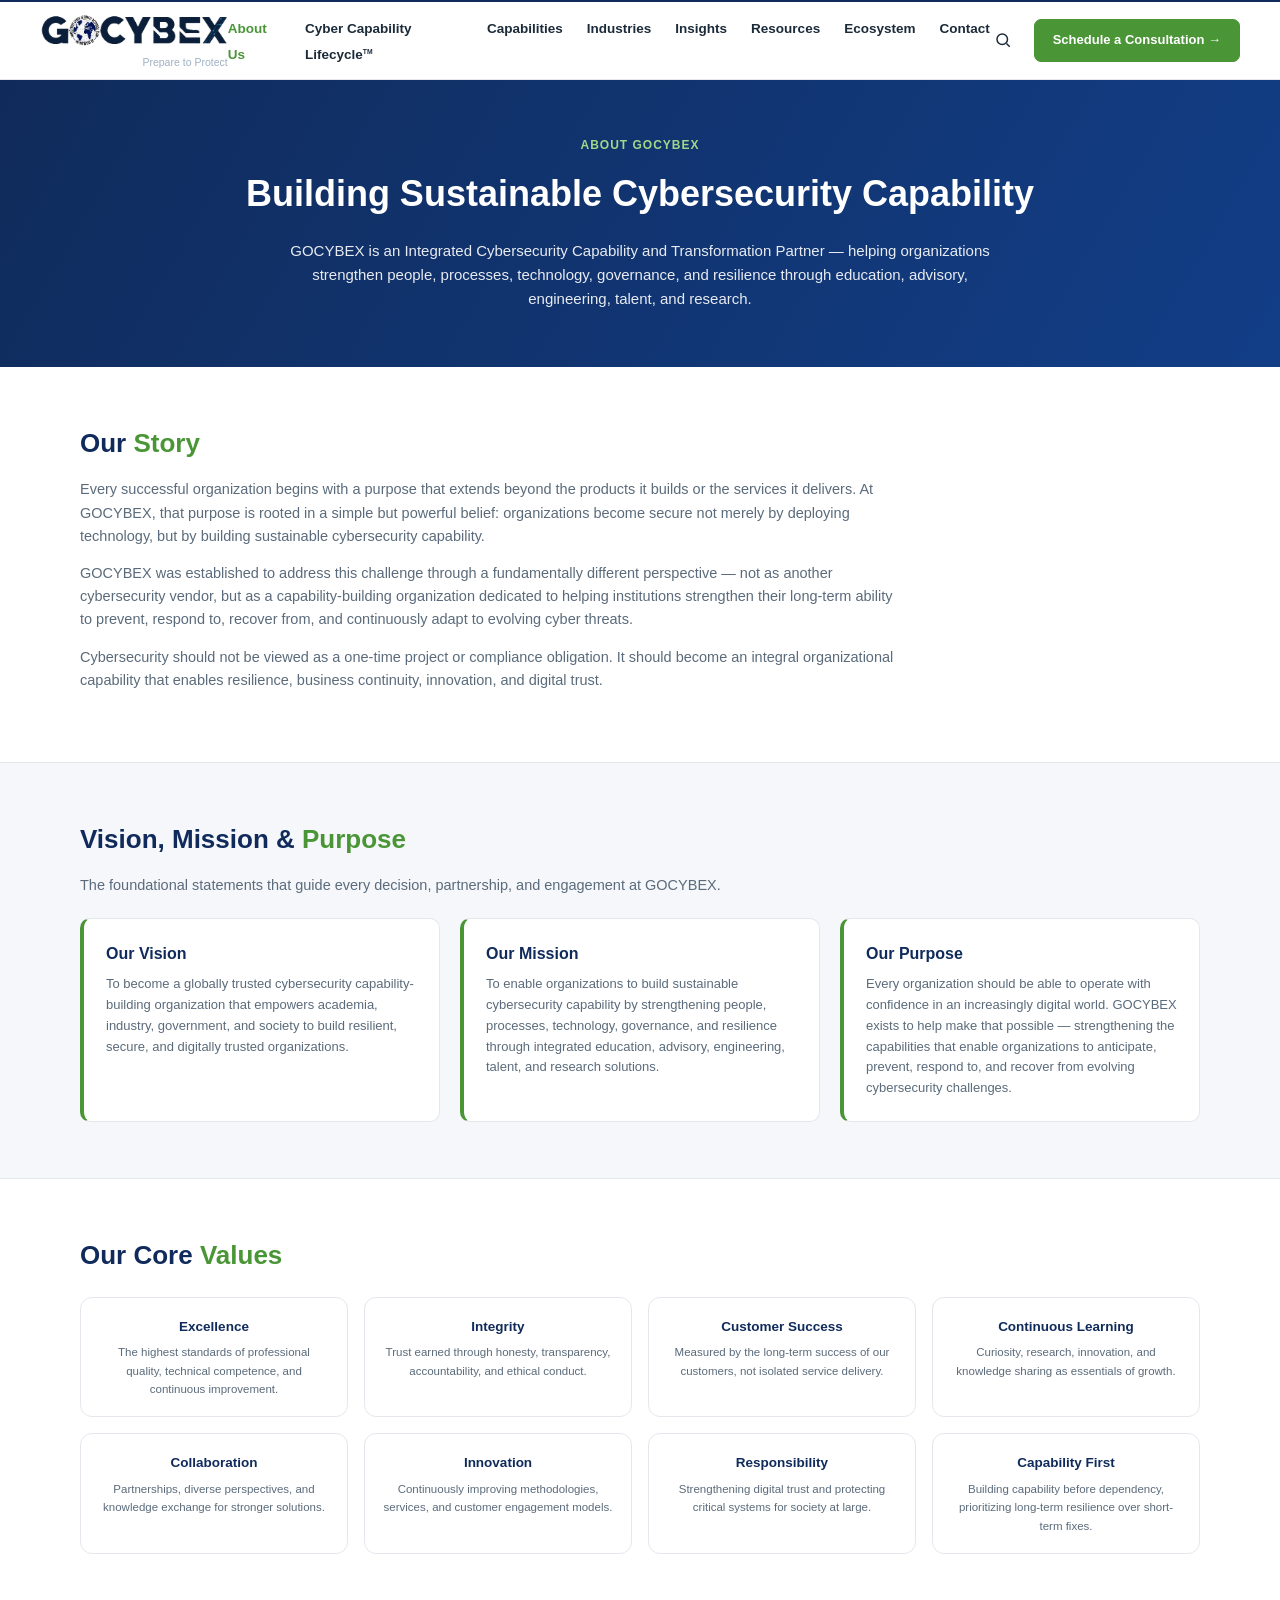
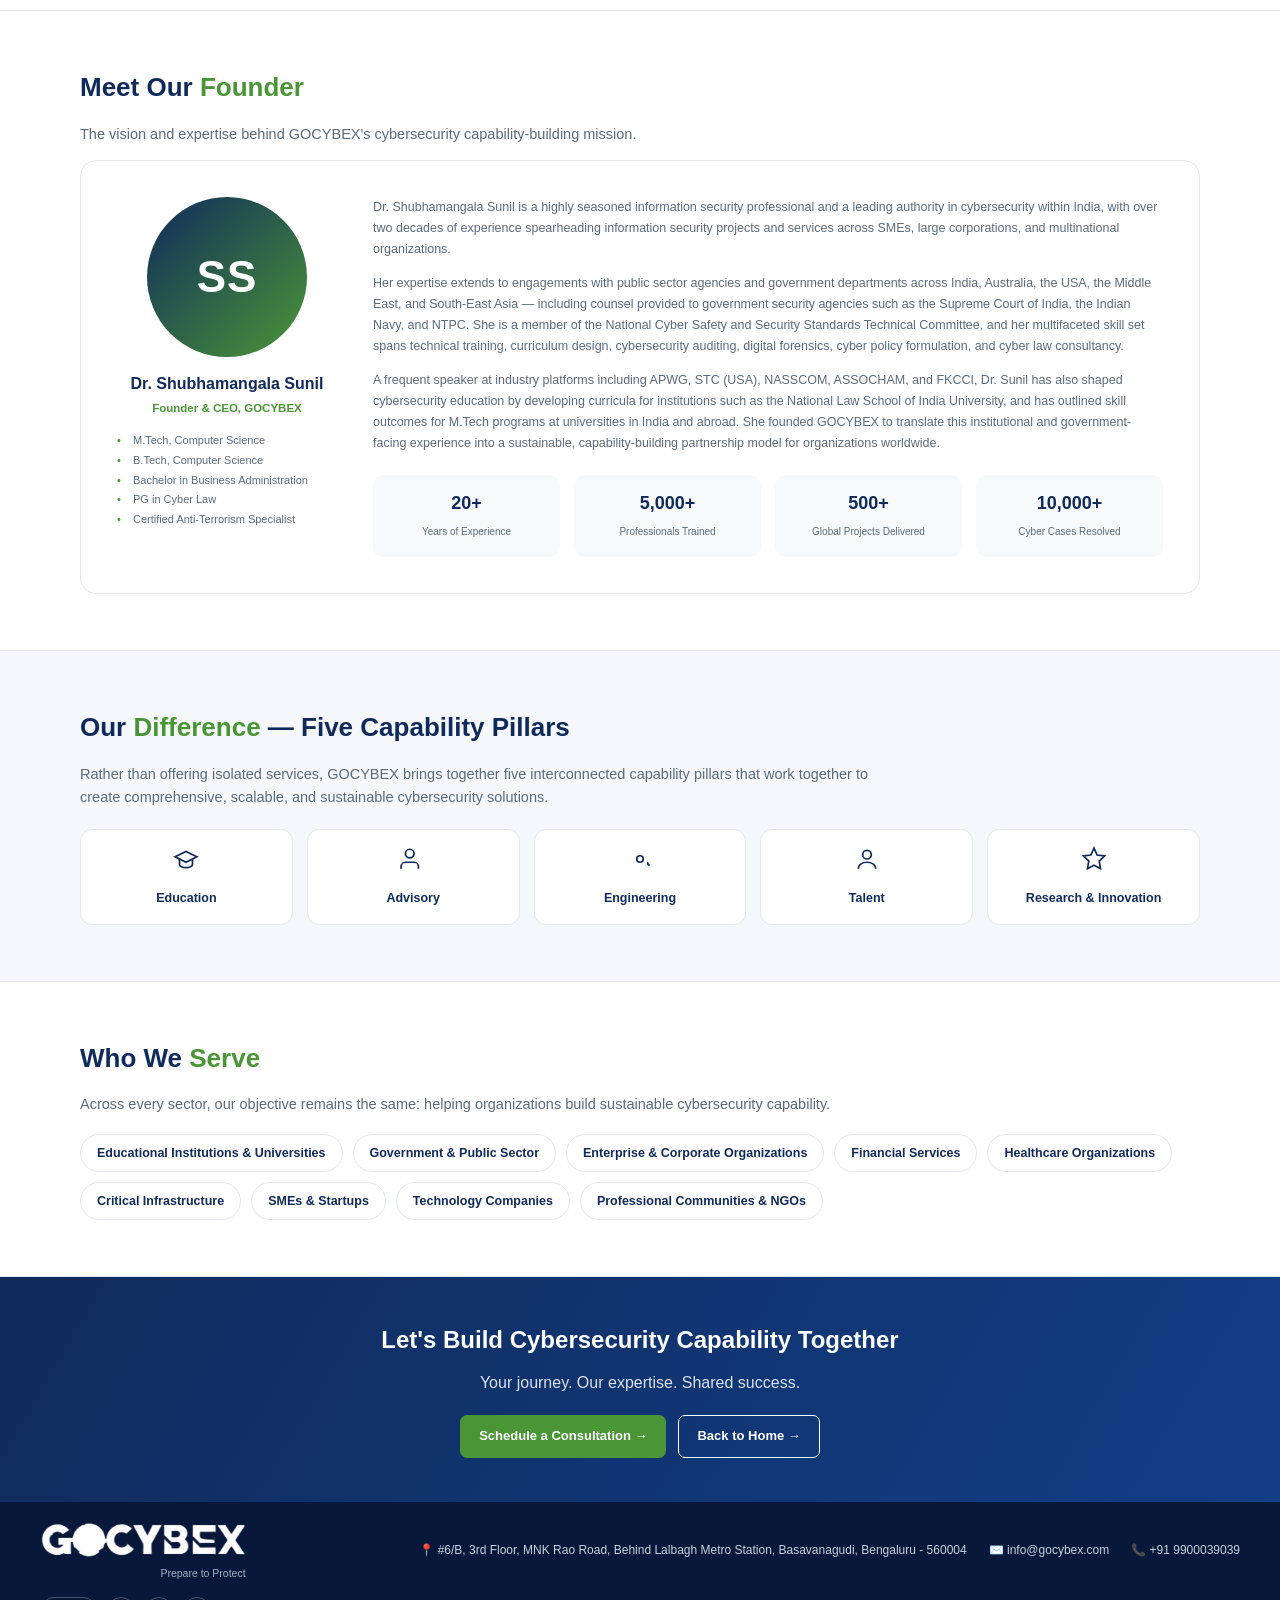
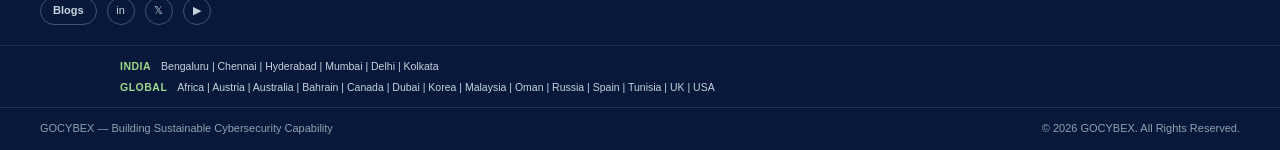
==== about.html @ e3a981f1 "Added Shubha ma'am's profile in About Section" ====
<!DOCTYPE html>
<html lang="en">
<head>
<meta charset="UTF-8">
<title>About Us — GOCYBEX</title>
<meta name="viewport" content="width=device-width, initial-scale=1.0">
<style>
:root{
  --navy:#102b5b; --tech-blue:#123e87; --green:#4a9637; --orange:#f06d12;
  --purple:#681b9c; --teal:#0b8d91; --gray-bg:#F5F7FA; --gray-border:#E4E8ED;
  --text-dark:#1C2B3A; --text-gray:#5B6B7B; --white:#FFFFFF;
}
*{box-sizing:border-box; margin:0; padding:0;}
body{font-family:Arial,Helvetica,sans-serif; color:var(--text-dark); line-height:1.6; background:#fff;}
a{text-decoration:none; color:inherit;}
img{max-width:100%; display:block;}
.container{max-width:1200px; margin:0 auto; padding:0 40px;}
header{position:sticky; top:0; z-index:100; background:#fff; border-bottom:1px solid var(--gray-border); border-top:2px solid var(--navy); height:80px;}
.nav-wrap{display:flex; align-items:center; justify-content:space-between; height:100%; max-width:1400px; margin:0 auto; padding:0 40px;}
.logo{display:flex; align-items:center; gap:10px;}
nav ul{display:flex; gap:24px; list-style:none;}
nav ul li a{font-size:13.5px; font-weight:600; color:var(--text-dark);}
nav ul li a:hover{color:var(--navy);}
.nav-right{display:flex; align-items:center; gap:18px;}
.search-icon{width:18px; height:18px; color:var(--text-dark);}
.btn{display:inline-flex; align-items:center; gap:7px; font-weight:700; font-size:13px; padding:10px 18px; border-radius:7px; cursor:pointer; white-space:nowrap; transition:transform 0.2s ease, box-shadow 0.2s ease, filter 0.2s ease;}
.btn-primary{background:var(--green); color:#fff; border:1px solid var(--green);}
.btn-primary:hover{filter:brightness(0.92); transform:translateY(-2px); box-shadow:0 8px 16px rgba(74,150,55,0.3);}
.btn-secondary{background:transparent; color:var(--navy); border:1.5px solid var(--navy);}
.btn-secondary:hover{background:var(--navy); color:#fff; transform:translateY(-2px);}

.page-hero{background:linear-gradient(120deg, var(--navy), var(--tech-blue)); color:white; padding:56px 0; text-align:center;}
.page-hero .eyebrow{color:#9fd88a; font-weight:700; font-size:12px; letter-spacing:1px; text-transform:uppercase;}
.page-hero h1{font-size:36px; font-weight:800; margin-top:10px;}
.page-hero p{max-width:700px; margin:16px auto 0; font-size:15px; opacity:0.9;}

section.block{padding:56px 0; border-bottom:1px solid var(--gray-border);}
section.block.tinted{background:var(--gray-bg);}
.block h2{font-size:26px; font-weight:800; color:var(--navy); margin-bottom:14px;}
.block h2 .accent{color:var(--green);}
.block p{font-size:14.5px; color:var(--text-gray); max-width:820px; margin-bottom:14px;}
.two-col{display:grid; grid-template-columns:1fr 1fr; gap:40px; align-items:start;}
.vmp-grid{display:grid; grid-template-columns:repeat(3,1fr); gap:20px; margin-top:20px;}
.vmp-card{background:#fff; border:1px solid var(--gray-border); border-left:4px solid var(--green); border-radius:10px; padding:22px;}
.vmp-card h3{font-size:16px; font-weight:800; color:var(--navy); margin-bottom:8px;}
.vmp-card p{font-size:13px; color:var(--text-gray); margin:0;}

.values-grid{display:grid; grid-template-columns:repeat(4,1fr); gap:16px; margin-top:20px;}
.value-card{background:#fff; border:1px solid var(--gray-border); border-radius:12px; padding:18px; text-align:center; transition:transform .25s ease, box-shadow .25s ease;}
.value-card:hover{transform:translateY(-5px); box-shadow:0 10px 20px rgba(16,43,91,0.12);}
.value-card h4{font-size:13.5px; font-weight:800; color:var(--navy); margin-bottom:6px;}
.value-card p{font-size:11.5px; color:var(--text-gray); margin:0;}

.pillars-row{display:grid; grid-template-columns:repeat(5,1fr); gap:14px; margin-top:20px;}
.pillar-mini{background:#fff; border:1px solid var(--gray-border); border-radius:12px; padding:16px; text-align:center; transition:transform .25s ease, box-shadow .25s ease;}
.pillar-mini:hover{transform:translateY(-5px); box-shadow:0 10px 20px rgba(16,43,91,0.12);}
.pillar-mini .pi{width:26px; height:26px; margin:0 auto 8px; color:var(--navy);}
.pillar-mini h4{font-size:12.5px; font-weight:700; color:var(--navy);}

.founder-wrap{background:#fff; border:1px solid var(--gray-border); border-radius:16px; padding:36px; display:grid; grid-template-columns:220px 1fr; gap:36px; align-items:start;}
.founder-photo-col{text-align:center;}
.founder-avatar{width:160px; height:160px; border-radius:50%; margin:0 auto 14px; display:flex; align-items:center; justify-content:center; background:linear-gradient(135deg, var(--navy), var(--green)); color:#fff; font-size:44px; font-weight:800; letter-spacing:1px;}
.founder-photo-col h3{font-size:16px; font-weight:800; color:var(--navy); margin-bottom:2px;}
.founder-photo-col .f-title{font-size:11.5px; color:var(--green); font-weight:700; margin-bottom:14px;}
.founder-creds{list-style:none; margin:0; padding:0; text-align:left; font-size:11px; color:var(--text-gray); line-height:1.8;}
.founder-creds li{padding-left:16px; position:relative;}
.founder-creds li::before{content:"•"; color:var(--green); position:absolute; left:0;}
.founder-bio p{font-size:12.5px; color:var(--text-gray); line-height:1.7; margin-bottom:12px;}
.founder-stats{display:grid; grid-template-columns:repeat(4,1fr); gap:14px; margin-top:20px;}
.founder-stat{background:var(--light-bg,#f7f9fb); border-radius:10px; padding:14px 8px; text-align:center;}
.founder-stat b{display:block; font-size:18px; color:var(--navy); font-weight:800;}
.founder-stat span{font-size:10px; color:var(--text-gray);}
@media (max-width:820px){
  .founder-wrap{grid-template-columns:1fr; text-align:center;}
  .founder-creds{text-align:center;}
  .founder-creds li{padding-left:0;}
  .founder-creds li::before{content:none;}
  .founder-stats{grid-template-columns:repeat(2,1fr);}
}

.serve-chips{display:flex; flex-wrap:wrap; gap:10px; margin-top:18px;}
.serve-chip{background:#fff; border:1px solid var(--gray-border); border-radius:20px; padding:8px 16px; font-size:12.5px; font-weight:600; color:var(--navy);}

.cta-strip{background:linear-gradient(120deg, var(--navy), var(--tech-blue)); color:white; padding:44px 0; text-align:center;}
.cta-strip h2{font-size:24px; font-weight:800; margin-bottom:10px;}
.cta-strip p{opacity:0.85; margin-bottom:20px;}
.cta-strip .btns{display:flex; gap:12px; justify-content:center;}

footer{background:#08183a; color:#C7D2DE;}
.foot-top{display:flex; justify-content:space-between; align-items:center; flex-wrap:wrap; gap:18px; padding:20px 40px; max-width:1400px; margin:0 auto;}
.foot-brand{display:flex; align-items:center; gap:10px;}
.foot-contact{display:flex; gap:22px; flex-wrap:wrap; font-size:12px;}
.foot-social{display:flex; gap:10px;}
.foot-social a{width:28px; height:28px; border-radius:50%; border:1px solid rgba(255,255,255,0.25); display:flex; align-items:center; justify-content:center; font-size:11px;}
.foot-bottom{display:flex; justify-content:space-between; padding:12px 40px; font-size:11px; color:#8FA0B2; border-top:1px solid rgba(255,255,255,0.12); max-width:1400px; margin:0 auto;}
.tag{font-size:10.5px; color:#9FB0C2; margin-top:2px;}

.reveal{opacity:0; transform:translateY(24px); transition:opacity 0.6s ease, transform 0.6s ease;}
.reveal.in-view{opacity:1; transform:translateY(0);}

@media (max-width:1000px){
  nav ul{display:none;}
  .two-col{grid-template-columns:1fr;}
  .vmp-grid, .values-grid, .pillars-row{grid-template-columns:repeat(2,1fr);}
}
@media (max-width:600px){
  .vmp-grid, .values-grid, .pillars-row{grid-template-columns:1fr;}
  .page-hero h1{font-size:26px;}
}

.mobile-toggle{display:none; flex-direction:column; gap:5px; width:26px; height:26px; justify-content:center; cursor:pointer; background:none; border:none; padding:0; z-index:110;}
.mobile-toggle span{display:block; height:2px; width:100%; background:var(--navy); border-radius:2px; transition:transform .25s ease, opacity .25s ease;}
.mobile-toggle.active span:nth-child(1){transform:translateY(7px) rotate(45deg);}
.mobile-toggle.active span:nth-child(2){opacity:0;}
.mobile-toggle.active span:nth-child(3){transform:translateY(-7px) rotate(-45deg);}

@media (max-width:1000px){
  .mobile-toggle{display:flex;}
  nav ul{
    display:none;
    position:fixed; top:80px; left:0; right:0;
    background:#fff; flex-direction:column; gap:0;
    padding:6px 24px 18px; box-shadow:0 12px 24px rgba(16,43,91,0.12);
    max-height:calc(100vh - 80px); overflow-y:auto; z-index:99;
  }
  nav.nav-open ul{display:flex;}
  nav ul li{border-bottom:1px solid var(--gray-border); width:100%;}
  nav ul li a{display:block; padding:14px 2px; font-size:14.5px;}
  .nav-right{gap:10px;}
  .nav-right .btn{padding:9px 14px; font-size:12px;}
}
@media (max-width:480px){
  .nav-wrap{padding:0 18px;}
  .logo img{height:26px !important;}
}

.search-wrap{position:relative; display:flex; align-items:center;}
.search-btn{background:none; border:none; cursor:pointer; padding:4px; display:flex;}
.search-form{position:absolute; right:0; top:calc(100% + 10px); width:0; overflow:hidden; opacity:0; visibility:hidden; transition:width .25s ease, opacity .2s ease; background:#fff; border:1px solid var(--gray-border); border-radius:8px; box-shadow:0 10px 24px rgba(16,43,91,0.15);}
.search-wrap.open .search-form{width:220px; opacity:1; visibility:visible;}
.search-form input{width:100%; border:none; padding:10px 14px; font-size:13px; border-radius:8px; outline:none;}
@media (max-width:1000px){
  .search-form{right:auto; left:0;}
  .search-wrap.open .search-form{width:200px;}
}

.foot-locations{border-top:1px solid rgba(255,255,255,0.1); padding:10px 0;}
.loc-row{display:flex; align-items:baseline; gap:10px; flex-wrap:wrap; font-size:10.5px; padding:2px 40px;}
.loc-label{font-weight:800; color:#9fd88a; letter-spacing:0.5px; flex-shrink:0;}
.loc-list{color:#C7D2DE; line-height:1.6;}
@media (max-width:600px){ .loc-row{padding:2px 20px; flex-direction:column; gap:2px;} }
</style>
</head>
<body>

<header>
  <div class="container nav-wrap">
    <div class="logo" style="flex-direction:column; align-items:flex-end; display:flex;">
      <a href="index.html" aria-label="GOCYBEX home" style="display:inline-block;"><img src="[data-uri]" alt="GOCYBEX logo" style="height:34px; width:auto; object-fit:contain;"></a>
      <div class="tag" style="margin-top:0px; line-height:1;">Prepare to Protect</div>
    </div>
    <nav>
      <ul>
        <li><a href="about.html" style="color:#4a9637;">About Us</a></li>
        <li><a href="lifecycle.html">Cyber Capability Lifecycle<sup style="font-size:0.5em;">TM</sup></a></li>
        <li><a href="capabilities.html">Capabilities</a></li>
        <li><a href="industries.html">Industries</a></li>
        <li><a href="insights.html">Insights</a></li>
        <li><a href="resources.html">Resources</a></li>
        <li><a href="ecosystem.html">Ecosystem</a></li>
        <li><a href="contact.html">Contact</a></li>
      </ul>
    </nav>
    <div class="nav-right">
      <div class="search-wrap">
        <button class="search-btn" aria-label="Search GOCYBEX" onclick="var w=this.parentNode; w.classList.toggle('open'); if(w.classList.contains('open')){ w.querySelector('input').focus(); }">
          <svg class="search-icon" viewBox="0 0 24 24" fill="none" stroke="currentColor" stroke-width="2"><circle cx="11" cy="11" r="7"/><line x1="21" y1="21" x2="16.65" y2="16.65"/></svg>
        </button>
        <form class="search-form" onsubmit="event.preventDefault(); var q=this.querySelector('input').value.trim(); if(q){ window.open('https://www.google.com/search?q=site:gocybex.com+'+encodeURIComponent(q), '_blank'); }">
          <input type="text" placeholder="Search GOCYBEX...">
        </form>
      </div>
      <a class="btn btn-primary" href="https://calendly.com/gocybex" target="_blank" rel="noopener">Schedule a Consultation →</a>
    <button class="mobile-toggle" aria-label="Toggle menu" onclick="var n=document.querySelector('nav'); n.classList.toggle('nav-open'); this.classList.toggle('active');">
      <span></span><span></span><span></span>
    </button>
    </div>
  </div>
</header>

<section class="page-hero">
  <div class="container">
    <div class="eyebrow">About GOCYBEX</div>
    <h1>Building Sustainable Cybersecurity Capability</h1>
    <p>GOCYBEX is an Integrated Cybersecurity Capability and Transformation Partner — helping organizations strengthen people, processes, technology, governance, and resilience through education, advisory, engineering, talent, and research.</p>
  </div>
</section>

<section class="block reveal">
  <div class="container">
    <h2>Our <span class="accent">Story</span></h2>
    <p>Every successful organization begins with a purpose that extends beyond the products it builds or the services it delivers. At GOCYBEX, that purpose is rooted in a simple but powerful belief: organizations become secure not merely by deploying technology, but by building sustainable cybersecurity capability.</p>
    <p>GOCYBEX was established to address this challenge through a fundamentally different perspective — not as another cybersecurity vendor, but as a capability-building organization dedicated to helping institutions strengthen their long-term ability to prevent, respond to, recover from, and continuously adapt to evolving cyber threats.</p>
    <p>Cybersecurity should not be viewed as a one-time project or compliance obligation. It should become an integral organizational capability that enables resilience, business continuity, innovation, and digital trust.</p>
  </div>
</section>

<section class="block tinted reveal">
  <div class="container">
    <h2>Vision, Mission & <span class="accent">Purpose</span></h2>
    <p>The foundational statements that guide every decision, partnership, and engagement at GOCYBEX.</p>
    <div class="vmp-grid">
      <div class="vmp-card">
        <h3>Our Vision</h3>
        <p>To become a globally trusted cybersecurity capability-building organization that empowers academia, industry, government, and society to build resilient, secure, and digitally trusted organizations.</p>
      </div>
      <div class="vmp-card">
        <h3>Our Mission</h3>
        <p>To enable organizations to build sustainable cybersecurity capability by strengthening people, processes, technology, governance, and resilience through integrated education, advisory, engineering, talent, and research solutions.</p>
      </div>
      <div class="vmp-card">
        <h3>Our Purpose</h3>
        <p>Every organization should be able to operate with confidence in an increasingly digital world. GOCYBEX exists to help make that possible — strengthening the capabilities that enable organizations to anticipate, prevent, respond to, and recover from evolving cybersecurity challenges.</p>
      </div>
    </div>
  </div>
</section>

<section class="block reveal">
  <div class="container">
    <h2>Our Core <span class="accent">Values</span></h2>
    <div class="values-grid">
      <div class="value-card"><h4>Excellence</h4><p>The highest standards of professional quality, technical competence, and continuous improvement.</p></div>
      <div class="value-card"><h4>Integrity</h4><p>Trust earned through honesty, transparency, accountability, and ethical conduct.</p></div>
      <div class="value-card"><h4>Customer Success</h4><p>Measured by the long-term success of our customers, not isolated service delivery.</p></div>
      <div class="value-card"><h4>Continuous Learning</h4><p>Curiosity, research, innovation, and knowledge sharing as essentials of growth.</p></div>
      <div class="value-card"><h4>Collaboration</h4><p>Partnerships, diverse perspectives, and knowledge exchange for stronger solutions.</p></div>
      <div class="value-card"><h4>Innovation</h4><p>Continuously improving methodologies, services, and customer engagement models.</p></div>
      <div class="value-card"><h4>Responsibility</h4><p>Strengthening digital trust and protecting critical systems for society at large.</p></div>
      <div class="value-card"><h4>Capability First</h4><p>Building capability before dependency, prioritizing long-term resilience over short-term fixes.</p></div>
    </div>
  </div>
</section>

<section class="block reveal">
  <div class="container">
    <h2>Meet Our <span class="accent">Founder</span></h2>
    <p>The vision and expertise behind GOCYBEX's cybersecurity capability-building mission.</p>
    <div class="founder-wrap">
      <div class="founder-photo-col">
        <div class="founder-avatar">SS</div>
        <h3>Dr. Shubhamangala Sunil</h3>
        <div class="f-title">Founder &amp; CEO, GOCYBEX</div>
        <ul class="founder-creds">
          <li>M.Tech, Computer Science</li>
          <li>B.Tech, Computer Science</li>
          <li>Bachelor in Business Administration</li>
          <li>PG in Cyber Law</li>
          <li>Certified Anti‑Terrorism Specialist</li>
        </ul>
      </div>
      <div class="founder-bio">
        <p>Dr. Shubhamangala Sunil is a highly seasoned information security professional and a leading authority in cybersecurity within India, with over two decades of experience spearheading information security projects and services across SMEs, large corporations, and multinational organizations.</p>
        <p>Her expertise extends to engagements with public sector agencies and government departments across India, Australia, the USA, the Middle East, and South-East Asia — including counsel provided to government security agencies such as the Supreme Court of India, the Indian Navy, and NTPC. She is a member of the National Cyber Safety and Security Standards Technical Committee, and her multifaceted skill set spans technical training, curriculum design, cybersecurity auditing, digital forensics, cyber policy formulation, and cyber law consultancy.</p>
        <p>A frequent speaker at industry platforms including APWG, STC (USA), NASSCOM, ASSOCHAM, and FKCCI, Dr. Sunil has also shaped cybersecurity education by developing curricula for institutions such as the National Law School of India University, and has outlined skill outcomes for M.Tech programs at universities in India and abroad. She founded GOCYBEX to translate this institutional and government-facing experience into a sustainable, capability-building partnership model for organizations worldwide.</p>
        <div class="founder-stats">
          <div class="founder-stat"><b>20+</b><span>Years of Experience</span></div>
          <div class="founder-stat"><b>5,000+</b><span>Professionals Trained</span></div>
          <div class="founder-stat"><b>500+</b><span>Global Projects Delivered</span></div>
          <div class="founder-stat"><b>10,000+</b><span>Cyber Cases Resolved</span></div>
        </div>
      </div>
    </div>
  </div>
</section>

<section class="block tinted reveal">
  <div class="container">
    <h2>Our <span class="accent">Difference</span> — Five Capability Pillars</h2>
    <p>Rather than offering isolated services, GOCYBEX brings together five interconnected capability pillars that work together to create comprehensive, scalable, and sustainable cybersecurity solutions.</p>
    <div class="pillars-row">
      <div class="pillar-mini"><svg class="pi" viewBox="0 0 24 24" fill="none" stroke="currentColor" stroke-width="1.6"><path d="M22 10L12 5 2 10l10 5 10-5z"/><path d="M6 12v5c0 1.5 3 3 6 3s6-1.5 6-3v-5"/></svg><h4>Education</h4></div>
      <div class="pillar-mini"><svg class="pi" viewBox="0 0 24 24" fill="none" stroke="currentColor" stroke-width="1.6"><path d="M17 21v-2a4 4 0 0 0-4-4H5a4 4 0 0 0-4 4v2"/><circle cx="9" cy="7" r="4"/></svg><h4>Advisory</h4></div>
      <div class="pillar-mini"><svg class="pi" viewBox="0 0 24 24" fill="none" stroke="currentColor" stroke-width="1.6"><circle cx="12" cy="12" r="3"/><path d="M19.4 15a1.7 1.7 0 0 0 1.6 2.6"/></svg><h4>Engineering</h4></div>
      <div class="pillar-mini"><svg class="pi" viewBox="0 0 24 24" fill="none" stroke="currentColor" stroke-width="1.6"><circle cx="12" cy="8" r="4"/><path d="M4 21c0-4 4-6 8-6s8 2 8 6"/></svg><h4>Talent</h4></div>
      <div class="pillar-mini"><svg class="pi" viewBox="0 0 24 24" fill="none" stroke="currentColor" stroke-width="1.6"><path d="M12 2l2.9 6.3 6.9.9-5 4.8 1.2 6.9L12 17.7l-6 3.2 1.2-6.9-5-4.8 6.9-.9z"/></svg><h4>Research & Innovation</h4></div>
    </div>
  </div>
</section>

<section class="block reveal">
  <div class="container">
    <h2>Who We <span class="accent">Serve</span></h2>
    <p>Across every sector, our objective remains the same: helping organizations build sustainable cybersecurity capability.</p>
    <div class="serve-chips">
      <div class="serve-chip">Educational Institutions & Universities</div>
      <div class="serve-chip">Government & Public Sector</div>
      <div class="serve-chip">Enterprise & Corporate Organizations</div>
      <div class="serve-chip">Financial Services</div>
      <div class="serve-chip">Healthcare Organizations</div>
      <div class="serve-chip">Critical Infrastructure</div>
      <div class="serve-chip">SMEs & Startups</div>
      <div class="serve-chip">Technology Companies</div>
      <div class="serve-chip">Professional Communities & NGOs</div>
    </div>
  </div>
</section>

<section class="cta-strip reveal">
  <div class="container">
    <h2>Let's Build Cybersecurity Capability Together</h2>
    <p>Your journey. Our expertise. Shared success.</p>
    <div class="btns">
      <a class="btn btn-primary" href="https://calendly.com/gocybex" target="_blank" rel="noopener">Schedule a Consultation →</a>
      <a class="btn btn-secondary" style="background:transparent;color:#fff;border:1.5px solid #fff;" href="index.html">Back to Home →</a>
    </div>
  </div>
</section>

<footer class="reveal">
  <div class="foot-top">
    <div class="foot-brand" style="flex-direction:column; align-items:flex-end; display:flex;">
      <a href="index.html" aria-label="GOCYBEX home" style="display:inline-block;"><img src="[data-uri]" alt="GOCYBEX logo" style="height:36px; width:auto; object-fit:contain; filter:brightness(0) invert(1); display:block;"></a>
      <div class="tag" style="margin-top:0px; line-height:1;">Prepare to Protect</div>
    </div>
    <div class="foot-contact">
      <a href="https://maps.app.goo.gl/YukK5HfaoA8zEjeB6" target="_blank" rel="noopener" style="color:inherit; text-decoration:none;">📍 #6/B, 3rd Floor, MNK Rao Road, Behind Lalbagh Metro Station, Basavanagudi, Bengaluru - 560004</a>
      <span>✉️ info@gocybex.com</span>
      <span>📞 +91 9900039039</span>
    </div>
    <div class="foot-social">
      <a href="insights.html#articles" style="width:auto; border-radius:14px; padding:0 12px; font-size:11px; font-weight:700;">Blogs</a>
      <a href="#" aria-label="LinkedIn">in</a>
      <a href="#" aria-label="X">𝕏</a>
      <a href="#" aria-label="YouTube">▶</a>
    </div>
  </div>
  <div class="foot-locations">
    <div class="container">
      <div class="loc-row"><span class="loc-label">INDIA</span><span class="loc-list">Bengaluru | Chennai | Hyderabad | Mumbai | Delhi | Kolkata</span></div>
      <div class="loc-row"><span class="loc-label">GLOBAL</span><span class="loc-list">Africa | Austria | Australia | Bahrain | Canada | Dubai | Korea | Malaysia | Oman | Russia | Spain | Tunisia | UK | USA</span></div>
    </div>
  </div>
<div class="foot-bottom">
    <span>GOCYBEX — Building Sustainable Cybersecurity Capability</span>
    <span>© 2026 GOCYBEX. All Rights Reserved.</span>
  </div>
</footer>

<script>
  document.addEventListener('DOMContentLoaded', function(){
    var revealEls = document.querySelectorAll('.reveal');
    var observer = new IntersectionObserver(function(entries){
      entries.forEach(function(entry){
        if(entry.isIntersecting){
          entry.target.classList.add('in-view');
          observer.unobserve(entry.target);
        }
      });
    }, { threshold: 0.12 });
    revealEls.forEach(function(el){ observer.observe(el); });
  });
</script>

</body>
</html>
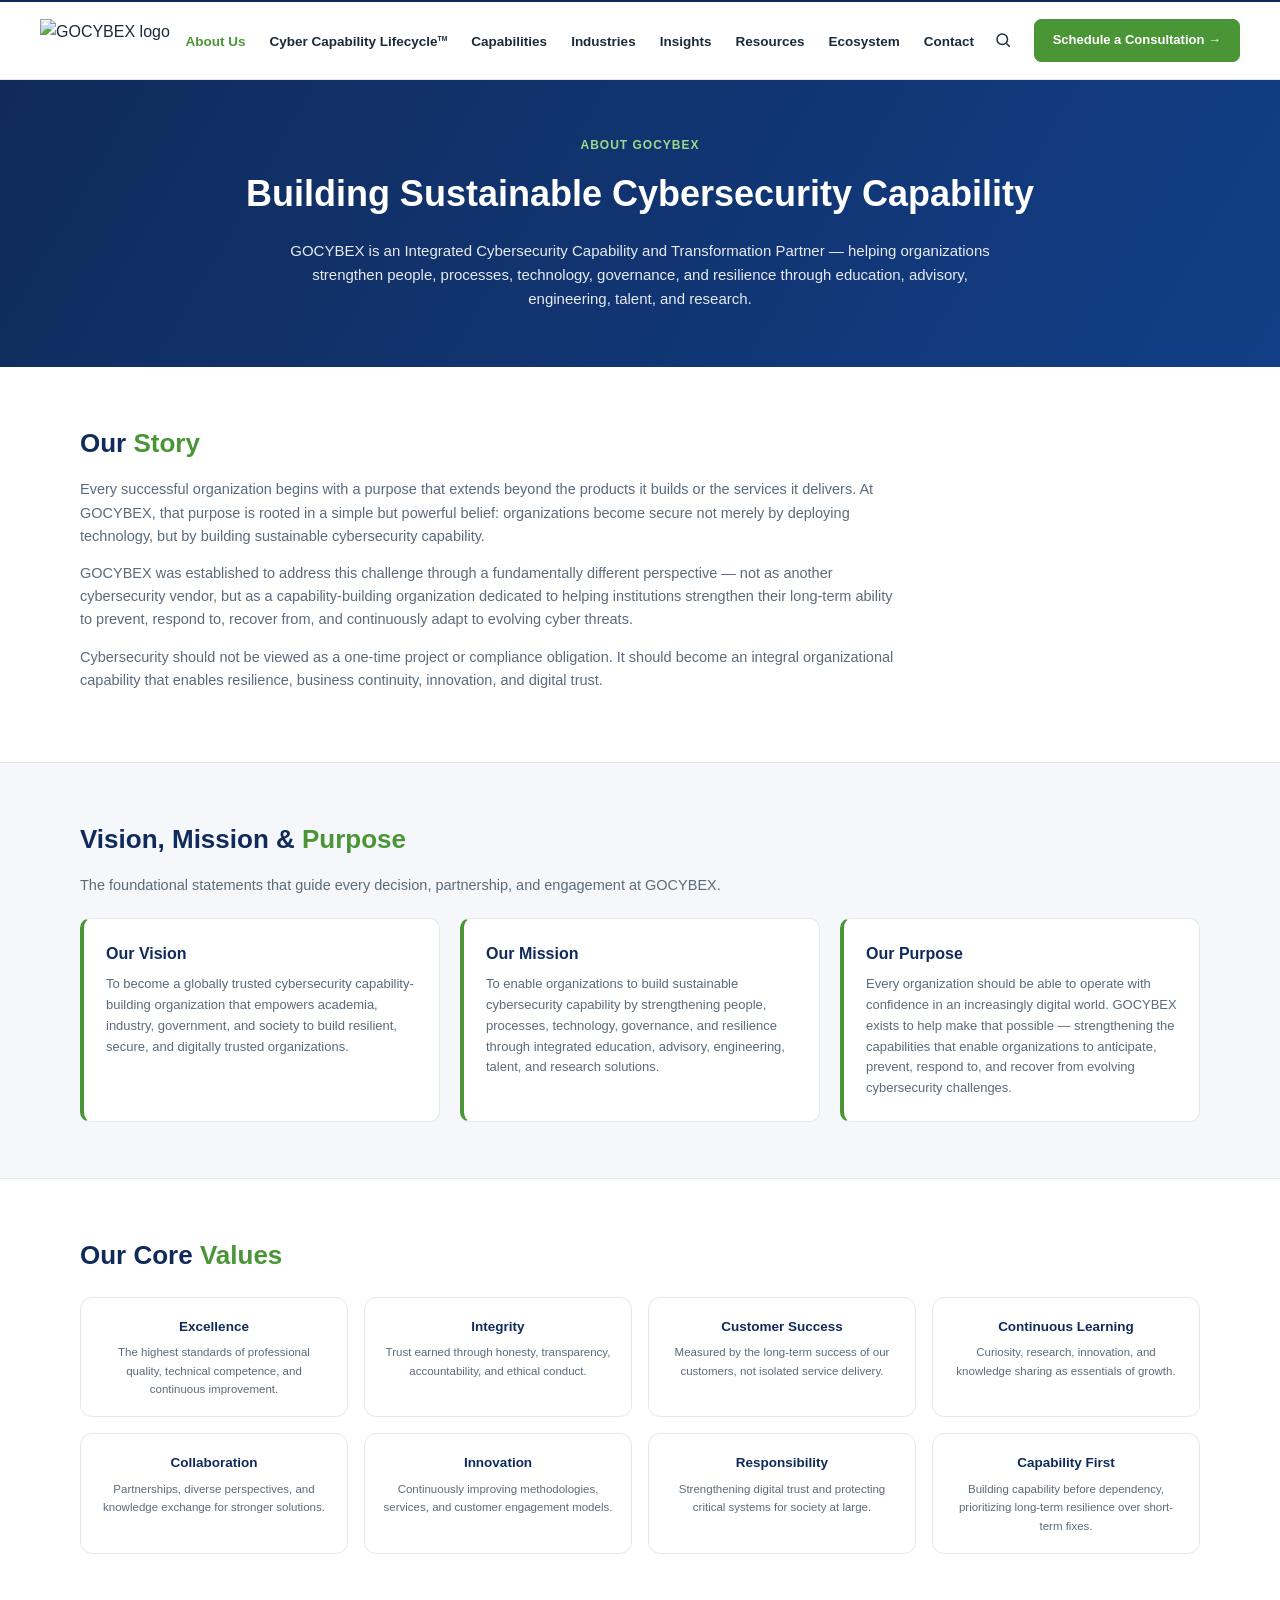
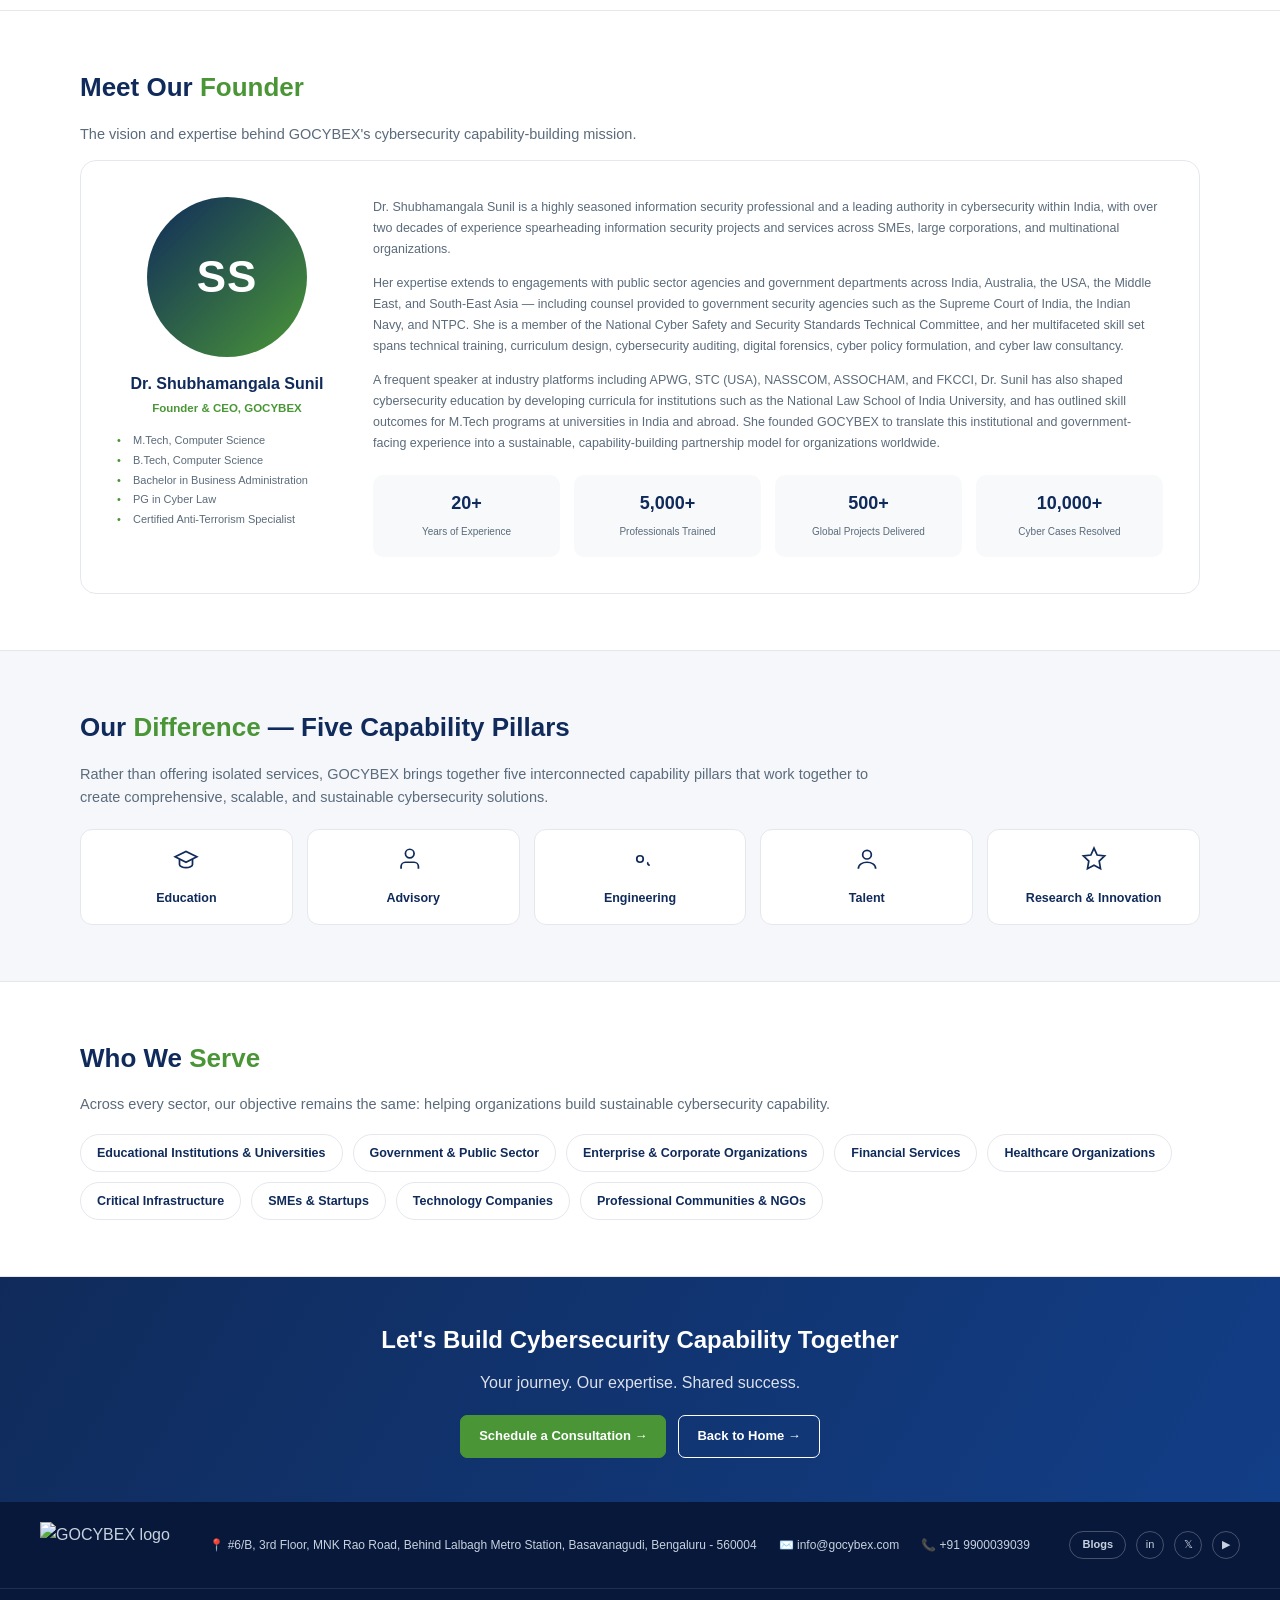
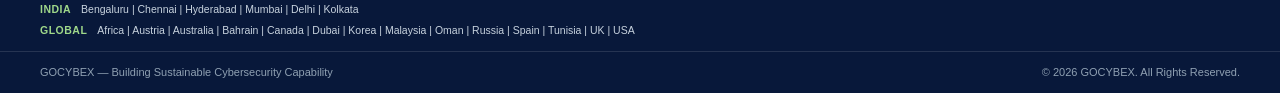
==== commit 48420370: "TM Superscript and logo changes" ====
--- a/about.html
+++ b/about.html
@@ -150,14 +150,14 @@
 .loc-list{color:#C7D2DE; line-height:1.6;}
 @media (max-width:600px){ .loc-row{padding:2px 20px; flex-direction:column; gap:2px;} }
 </style>
+  <link rel="icon" type="image/png" href="assets/favicon.png">
 </head>
 <body>
 
 <header>
   <div class="container nav-wrap">
-    <div class="logo" style="flex-direction:column; align-items:flex-end; display:flex;">
-      <a href="index.html" aria-label="GOCYBEX home" style="display:inline-block;"><img src="[data-uri]" alt="GOCYBEX logo" style="height:34px; width:auto; object-fit:contain;"></a>
-      <div class="tag" style="margin-top:0px; line-height:1;">Prepare to Protect</div>
+    <div class="logo">
+      <a href="index.html" aria-label="GOCYBEX home" style="display:inline-block;"><img src="assets/logo-header.png" alt="GOCYBEX logo" style="height:44px; width:auto; object-fit:contain;"></a>
     </div>
     <nav>
       <ul>
@@ -319,9 +319,8 @@
 
 <footer class="reveal">
   <div class="foot-top">
-    <div class="foot-brand" style="flex-direction:column; align-items:flex-end; display:flex;">
-      <a href="index.html" aria-label="GOCYBEX home" style="display:inline-block;"><img src="[data-uri]" alt="GOCYBEX logo" style="height:36px; width:auto; object-fit:contain; filter:brightness(0) invert(1); display:block;"></a>
-      <div class="tag" style="margin-top:0px; line-height:1;">Prepare to Protect</div>
+    <div class="foot-brand">
+      <a href="index.html" aria-label="GOCYBEX home" style="display:inline-block;"><img src="assets/logo-footer.png" alt="GOCYBEX logo" style="height:46px; width:auto; object-fit:contain; display:block;"></a>
     </div>
     <div class="foot-contact">
       <a href="https://maps.app.goo.gl/YukK5HfaoA8zEjeB6" target="_blank" rel="noopener" style="color:inherit; text-decoration:none;">📍 #6/B, 3rd Floor, MNK Rao Road, Behind Lalbagh Metro Station, Basavanagudi, Bengaluru - 560004</a>
@@ -330,16 +329,16 @@
     </div>
     <div class="foot-social">
       <a href="insights.html#articles" style="width:auto; border-radius:14px; padding:0 12px; font-size:11px; font-weight:700;">Blogs</a>
-      <a href="#" aria-label="LinkedIn">in</a>
-      <a href="#" aria-label="X">𝕏</a>
-      <a href="#" aria-label="YouTube">▶</a>
+      <a href="https://linkedin.com/company/inngocybex/" target="_blank" rel="noopener" aria-label="LinkedIn">in</a>
+      <a href="#" target="_blank" rel="noopener" aria-label="X">𝕏</a>
+      <a href="#" target="_blank" rel="noopener" aria-label="YouTube">▶</a>
     </div>
   </div>
   <div class="foot-locations">
-    <div class="container">
+    
       <div class="loc-row"><span class="loc-label">INDIA</span><span class="loc-list">Bengaluru | Chennai | Hyderabad | Mumbai | Delhi | Kolkata</span></div>
       <div class="loc-row"><span class="loc-label">GLOBAL</span><span class="loc-list">Africa | Austria | Australia | Bahrain | Canada | Dubai | Korea | Malaysia | Oman | Russia | Spain | Tunisia | UK | USA</span></div>
-    </div>
+    
   </div>
 <div class="foot-bottom">
     <span>GOCYBEX — Building Sustainable Cybersecurity Capability</span>
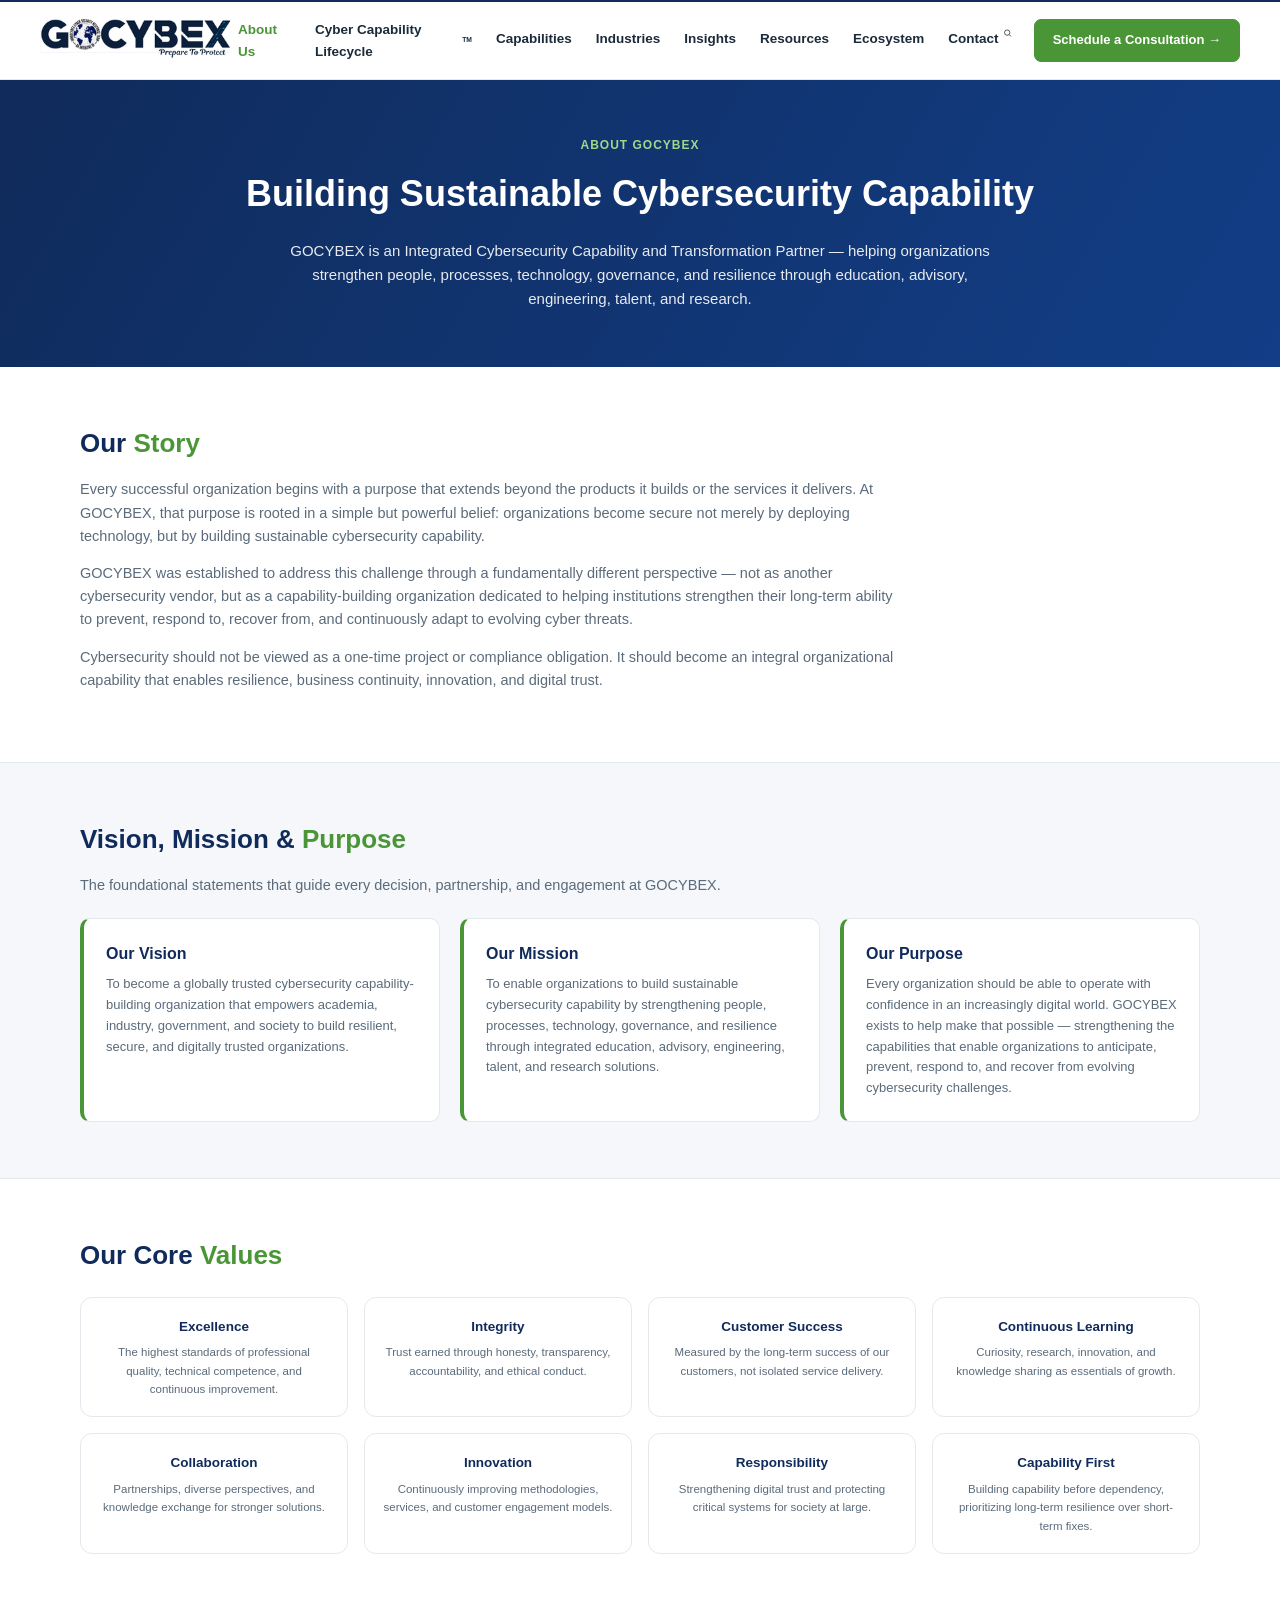
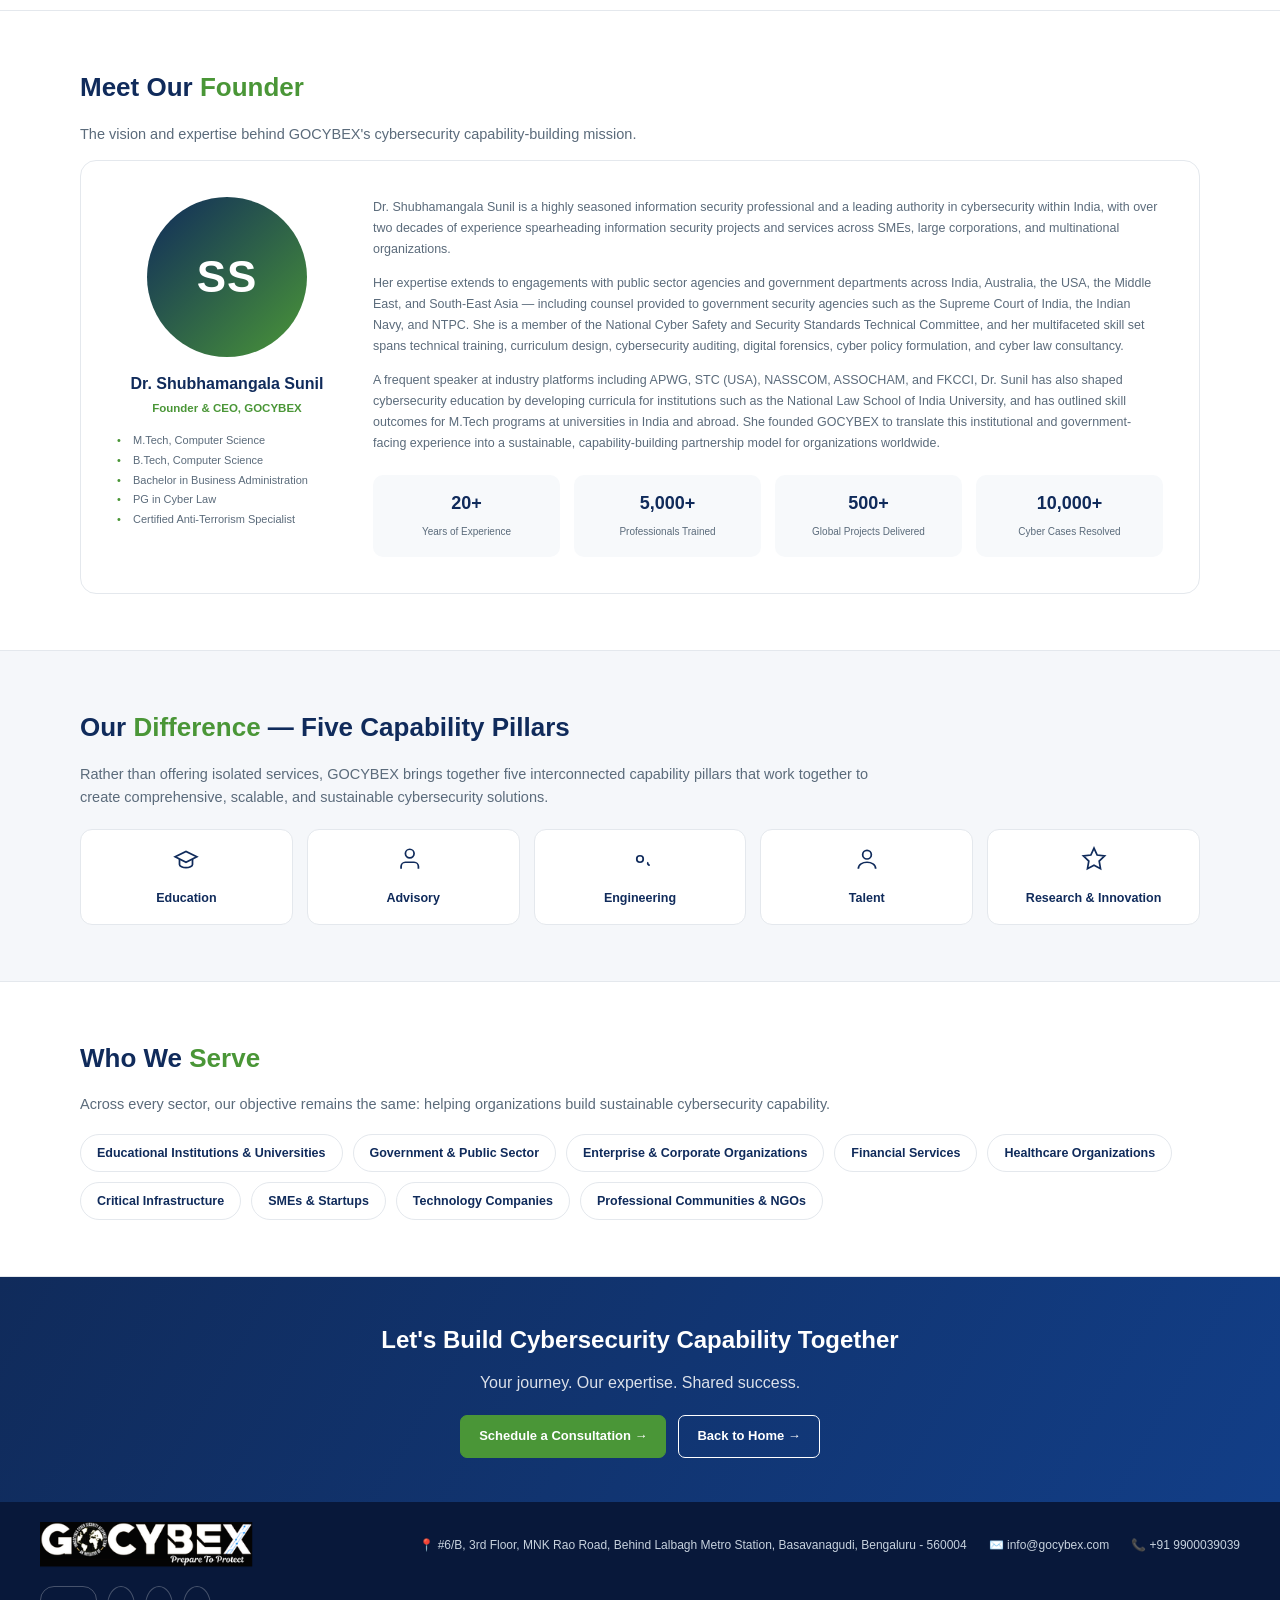
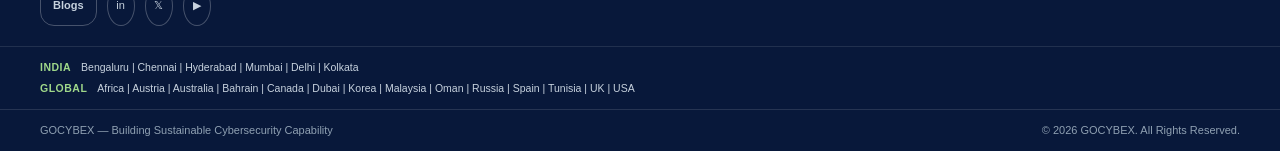
==== commit cafa1222: "Trying to add responsiveness across devices" ====
--- a/about.html
+++ b/about.html
@@ -151,6 +151,7 @@
 @media (max-width:600px){ .loc-row{padding:2px 20px; flex-direction:column; gap:2px;} }
 </style>
   <link rel="icon" type="image/png" href="assets/favicon.png">
+  <link rel="stylesheet" href="assets/responsive.css">
 </head>
 <body>
 
@@ -173,15 +174,15 @@
     </nav>
     <div class="nav-right">
       <div class="search-wrap">
-        <button class="search-btn" aria-label="Search GOCYBEX" onclick="var w=this.parentNode; w.classList.toggle('open'); if(w.classList.contains('open')){ w.querySelector('input').focus(); }">
+        <button class="search-btn" aria-label="Search GOCYBEX" type="button">
           <svg class="search-icon" viewBox="0 0 24 24" fill="none" stroke="currentColor" stroke-width="2"><circle cx="11" cy="11" r="7"/><line x1="21" y1="21" x2="16.65" y2="16.65"/></svg>
         </button>
-        <form class="search-form" onsubmit="event.preventDefault(); var q=this.querySelector('input').value.trim(); if(q){ window.open('https://www.google.com/search?q=site:gocybex.com+'+encodeURIComponent(q), '_blank'); }">
+        <form class="search-form">
           <input type="text" placeholder="Search GOCYBEX...">
         </form>
       </div>
       <a class="btn btn-primary" href="https://calendly.com/gocybex" target="_blank" rel="noopener">Schedule a Consultation →</a>
-    <button class="mobile-toggle" aria-label="Toggle menu" onclick="var n=document.querySelector('nav'); n.classList.toggle('nav-open'); this.classList.toggle('active');">
+    <button class="mobile-toggle" aria-label="Toggle menu" aria-expanded="false">
       <span></span><span></span><span></span>
     </button>
     </div>
@@ -346,20 +347,7 @@
   </div>
 </footer>
 
-<script>
-  document.addEventListener('DOMContentLoaded', function(){
-    var revealEls = document.querySelectorAll('.reveal');
-    var observer = new IntersectionObserver(function(entries){
-      entries.forEach(function(entry){
-        if(entry.isIntersecting){
-          entry.target.classList.add('in-view');
-          observer.unobserve(entry.target);
-        }
-      });
-    }, { threshold: 0.12 });
-    revealEls.forEach(function(el){ observer.observe(el); });
-  });
-</script>
+<script src="assets/main.js" defer></script>
 
 </body>
 </html>
--- a/assets/responsive.css
+++ b/assets/responsive.css
@@ -0,0 +1,101 @@
+/* =========================================================
+   GOCYBEX — shared responsive & interactivity layer
+   Loaded on every page AFTER the page's own inline <style>,
+   so these rules patch/extend rather than fight existing CSS.
+   ========================================================= */
+
+/* --- Global safety net: never allow horizontal scroll/jitter --- */
+html, body { max-width: 100%; overflow-x: hidden; }
+*, *::before, *::after { box-sizing: border-box; }
+img, svg, video, canvas { max-width: 100%; height: auto; }
+
+/* --- Fluid typography: scales continuously between breakpoints
+   instead of jumping only at fixed widths. Falls back gracefully
+   if a page already sets an explicit font-size (specificity below). --- */
+h1 { font-size: clamp(22px, 4.2vw, 34px); }
+h2 { font-size: clamp(19px, 3vw, 26px); }
+h3 { font-size: clamp(15px, 2vw, 18px); }
+
+/* --- Touch-friendly tap targets (WCAG-ish minimum ~44px) --- */
+nav ul li a,
+.btn,
+.mobile-toggle,
+.search-btn,
+.foot-social a {
+  min-height: 40px;
+}
+nav ul li a { display: flex; align-items: center; }
+
+/* --- Active nav link indicator (set via assets/main.js) --- */
+nav ul li a.current {
+  color: var(--green, #4a9637);
+  font-weight: 800;
+}
+nav ul li a.current::after {
+  content: "";
+}
+
+/* --- Keyboard focus visibility (accessibility + feels interactive) --- */
+a:focus-visible,
+button:focus-visible,
+input:focus-visible {
+  outline: 2px solid var(--green, #4a9637);
+  outline-offset: 2px;
+  border-radius: 4px;
+}
+
+/* --- Sticky header: subtle compress + shadow once scrolled
+   (class toggled by assets/main.js) --- */
+header { transition: box-shadow .25s ease, height .25s ease; }
+header.is-scrolled { box-shadow: 0 6px 18px rgba(16,43,91,0.12); }
+
+/* --- Mobile nav overlay polish (backdrop + smoother open/close) --- */
+@media (max-width: 1000px) {
+  nav ul {
+    transform: translateY(-8px);
+    opacity: 0;
+    pointer-events: none;
+    transition: opacity .2s ease, transform .2s ease;
+  }
+  nav.nav-open ul {
+    transform: translateY(0);
+    opacity: 1;
+    pointer-events: auto;
+  }
+  nav ul li a { min-height: 48px; }
+  body.nav-locked { overflow: hidden; }
+}
+
+/* --- Extra-small phones (iPhone SE / older Android, ~360px and below) --- */
+@media (max-width: 380px) {
+  .container { padding: 0 14px !important; }
+  .btn { padding: 9px 12px !important; font-size: 12px !important; }
+  .nav-right .btn span,
+  .nav-right .btn { white-space: normal !important; text-align: center; }
+}
+
+/* --- Tablet portrait fine-tuning (770–1024px): avoid cramped 2-col grids --- */
+@media (min-width: 640px) and (max-width: 900px) {
+  .trust-grid, .pillars-grid, .ind-grid, .ins-cards, .eco-grid {
+    gap: 16px !important;
+  }
+}
+
+/* --- Large desktop / wide monitors: prevent content stretching too thin --- */
+@media (min-width: 1600px) {
+  .container { max-width: 1500px; }
+}
+
+/* --- Print styles (nice-to-have, near-zero cost) --- */
+@media print {
+  header, footer, .mobile-toggle, .search-wrap, .btn { display: none !important; }
+}
+
+/* --- Reduced motion: respect user OS preference --- */
+@media (prefers-reduced-motion: reduce) {
+  *, *::before, *::after {
+    animation-duration: 0.001ms !important;
+    transition-duration: 0.001ms !important;
+  }
+  html { scroll-behavior: auto !important; }
+}
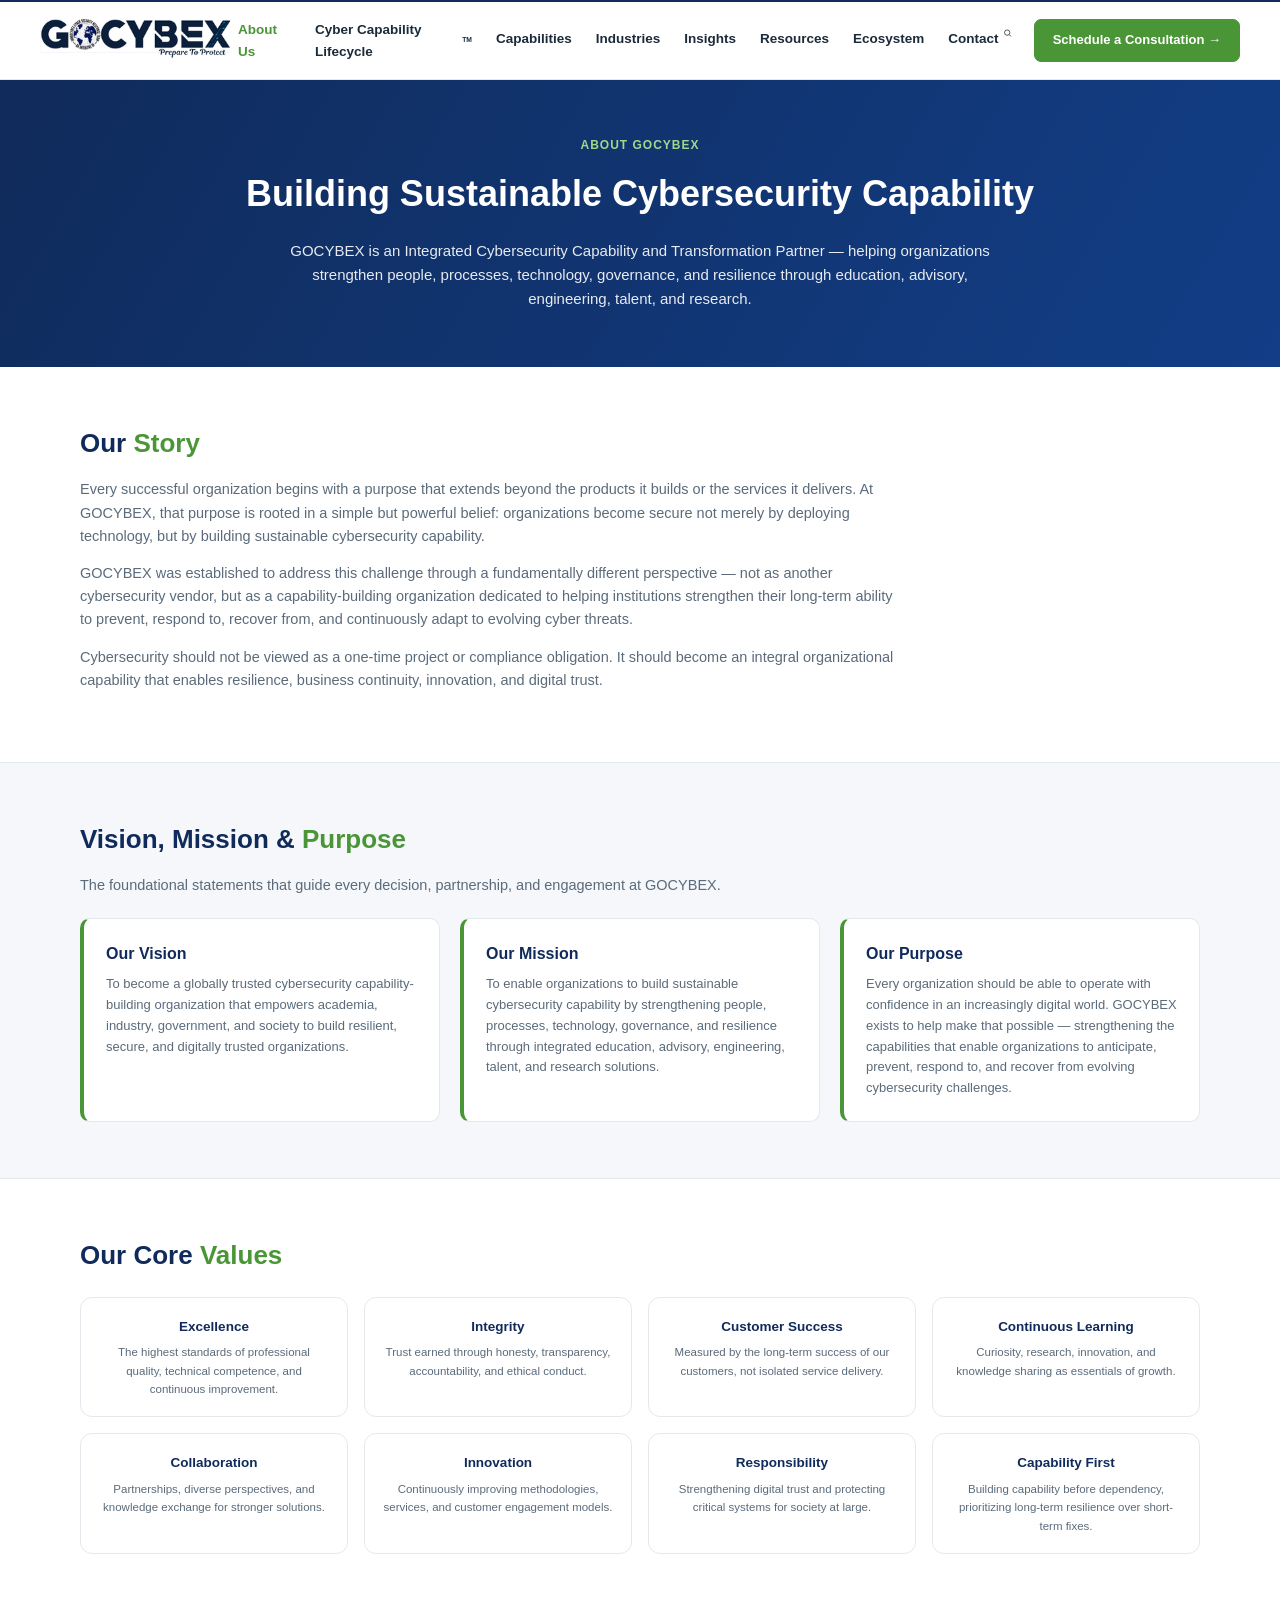
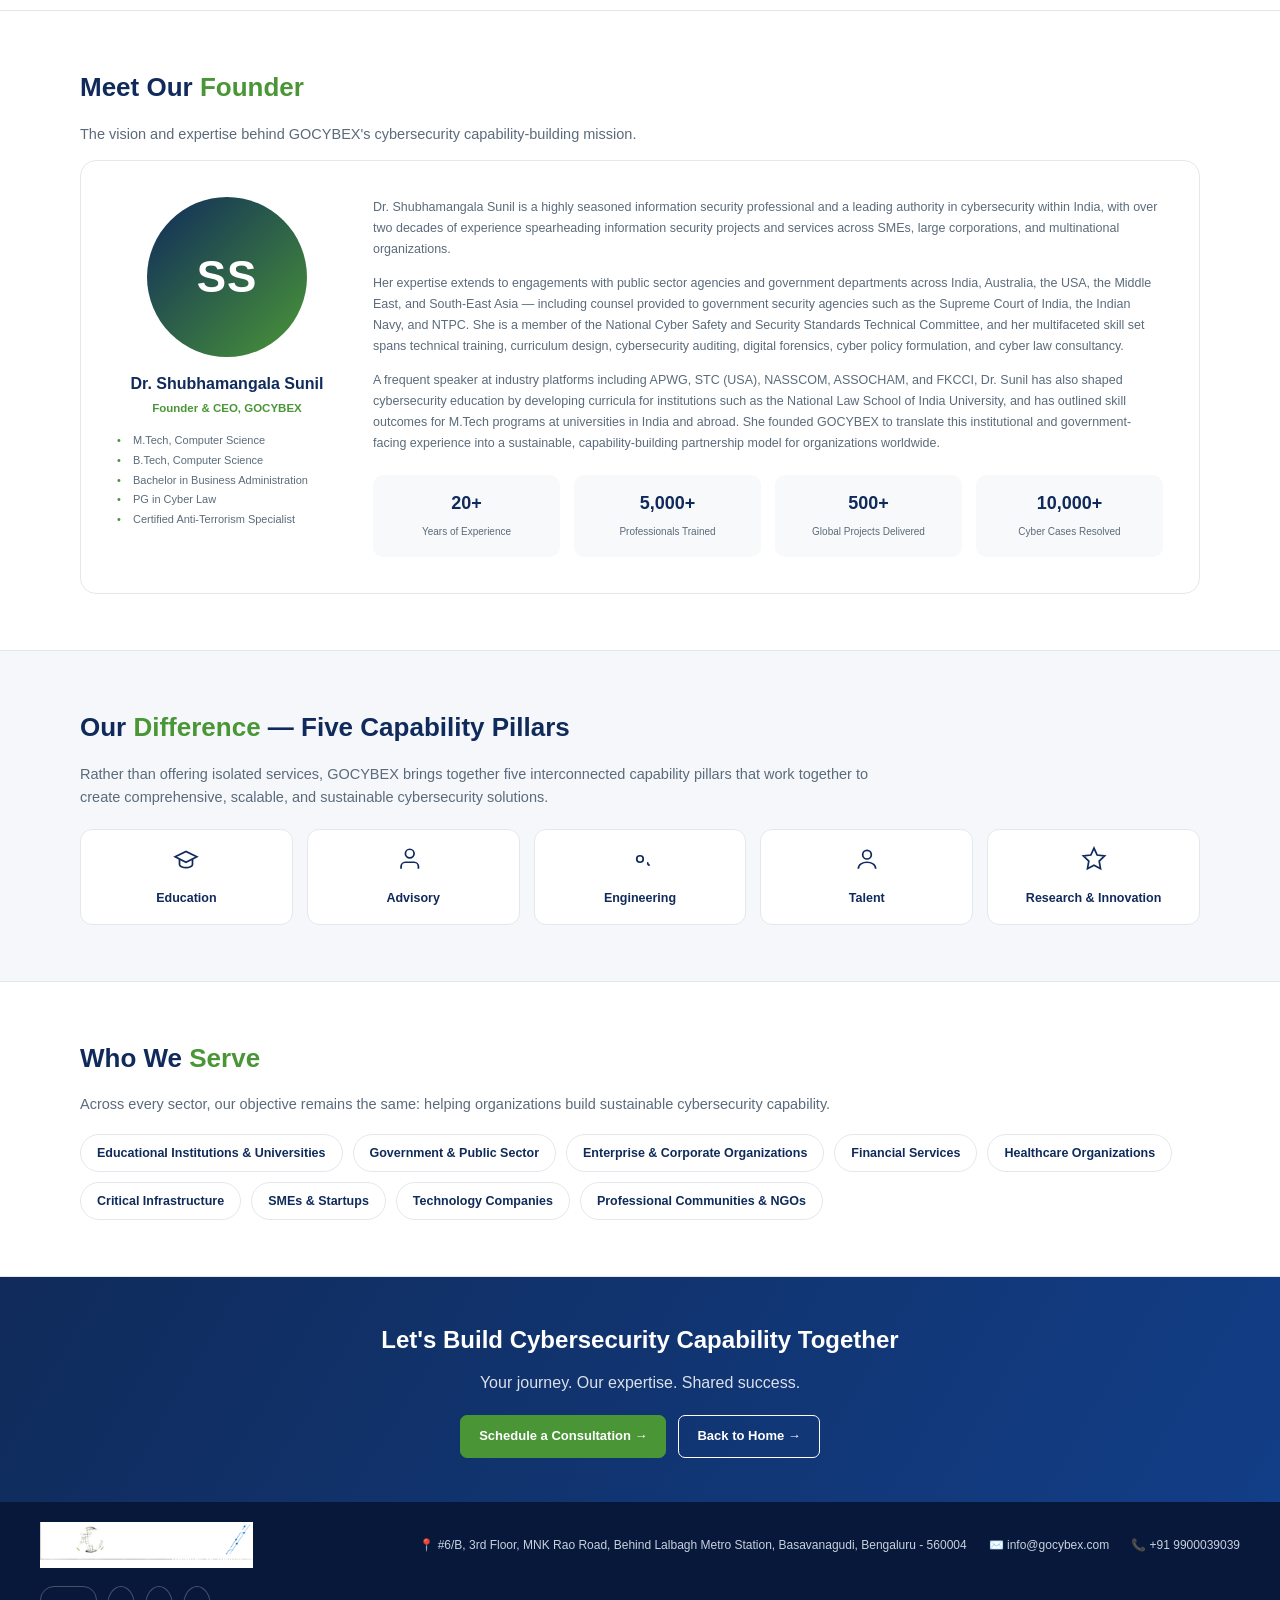
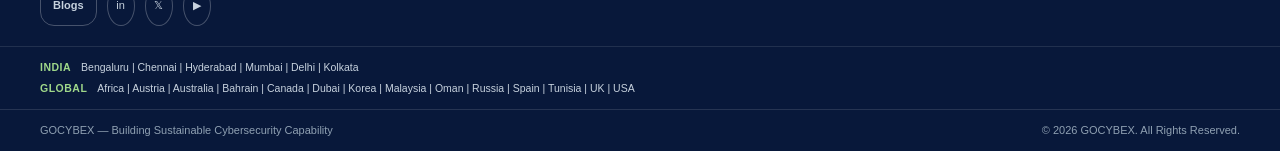
==== commit 438d4a6b: "Checking whether the updated logo is correct" ====
--- a/about.html
+++ b/about.html
@@ -321,7 +321,7 @@
 <footer class="reveal">
   <div class="foot-top">
     <div class="foot-brand">
-      <a href="index.html" aria-label="GOCYBEX home" style="display:inline-block;"><img src="assets/logo-footer.png" alt="GOCYBEX logo" style="height:46px; width:auto; object-fit:contain; display:block;"></a>
+      <a href="index.html" aria-label="GOCYBEX home" style="display:inline-block;"><img src="assets/Prepare to Protect.png" alt="GOCYBEX logo" style="height:46px; width:auto; object-fit:contain; display:block;"></a>
     </div>
     <div class="foot-contact">
       <a href="https://maps.app.goo.gl/YukK5HfaoA8zEjeB6" target="_blank" rel="noopener" style="color:inherit; text-decoration:none;">📍 #6/B, 3rd Floor, MNK Rao Road, Behind Lalbagh Metro Station, Basavanagudi, Bengaluru - 560004</a>
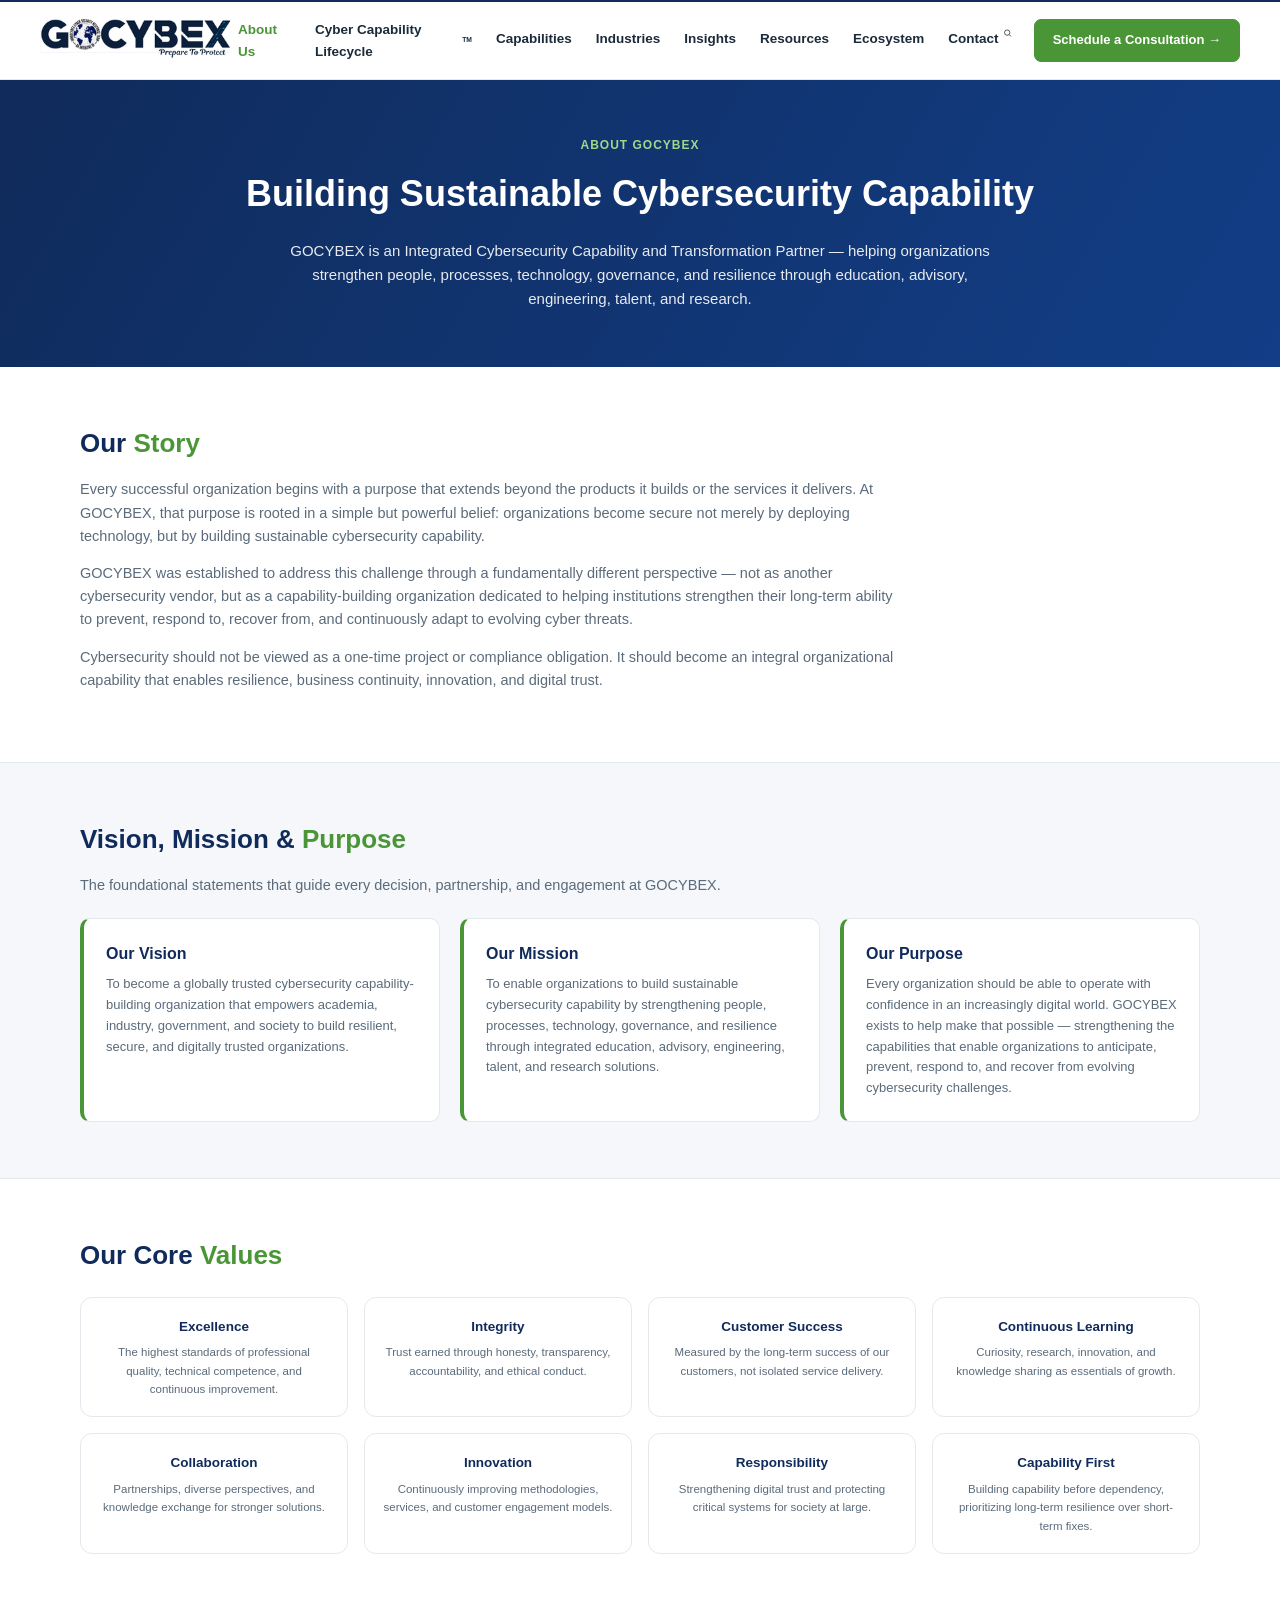
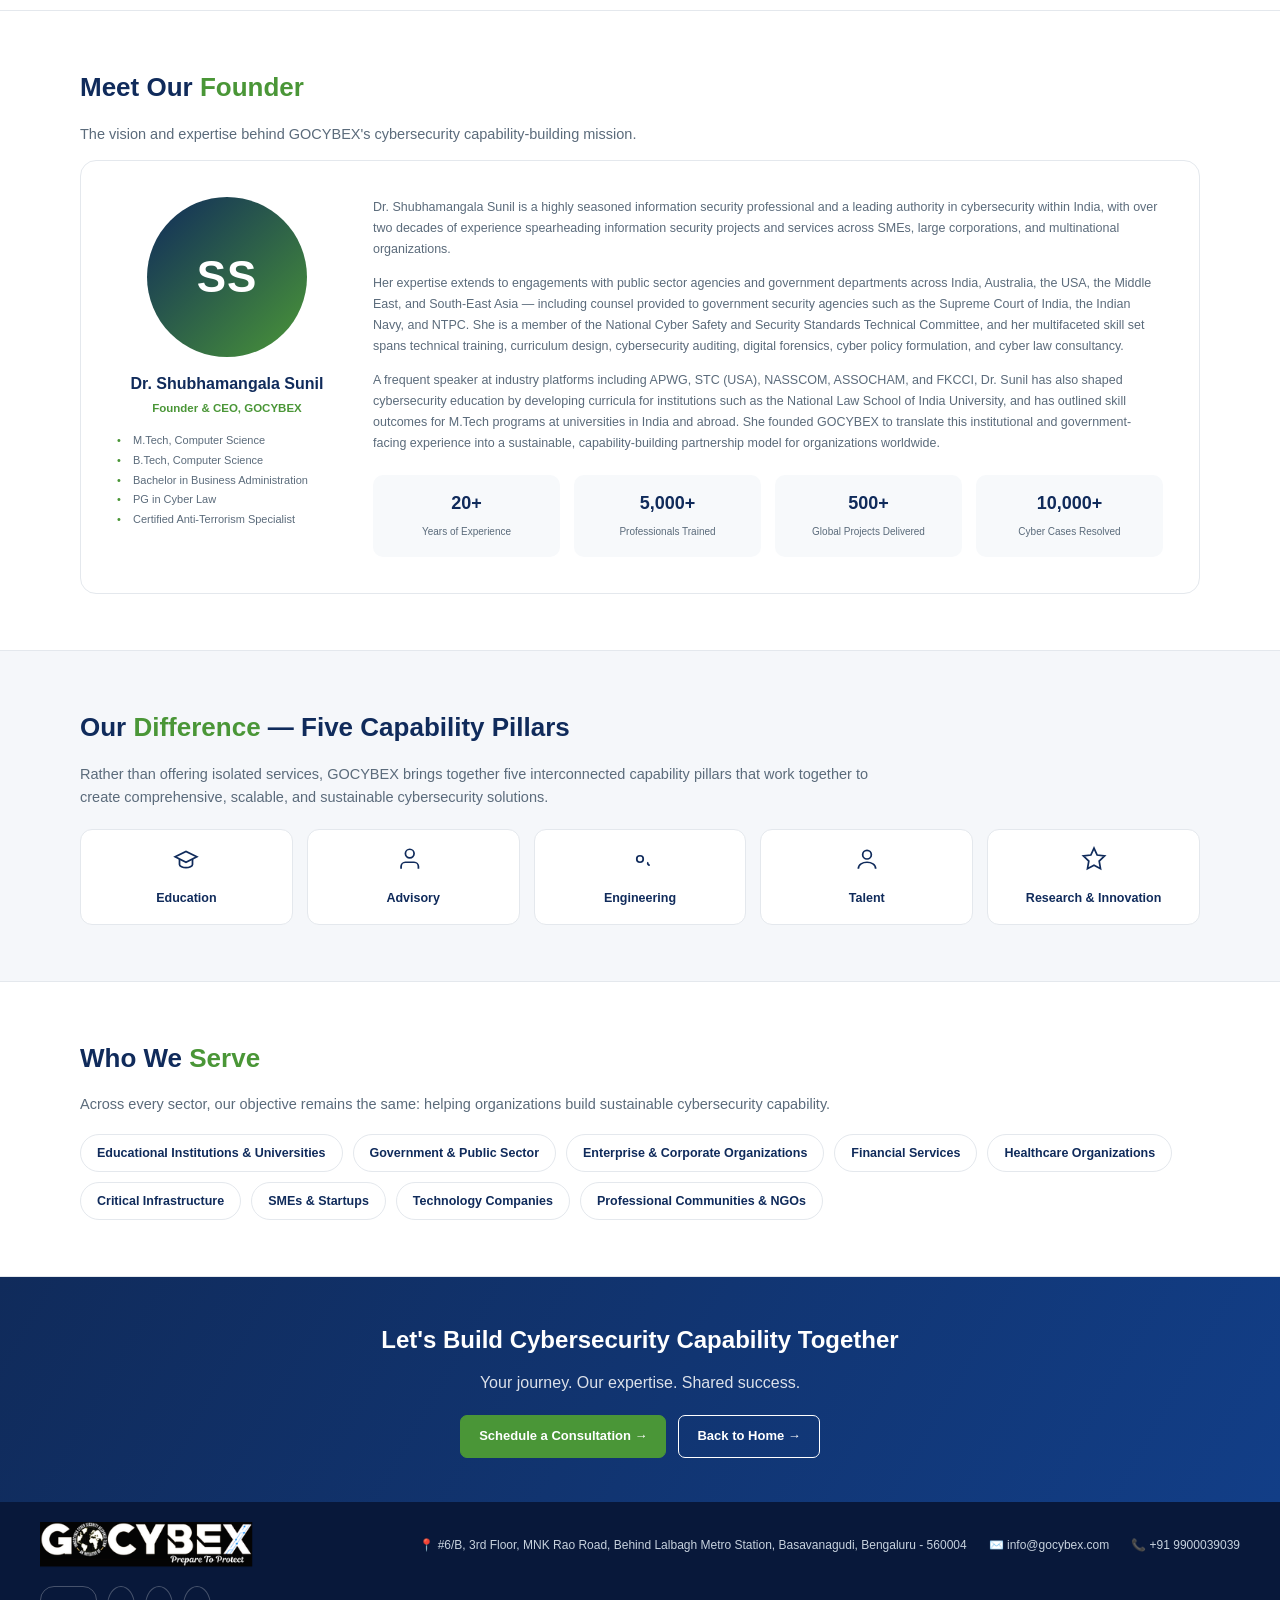
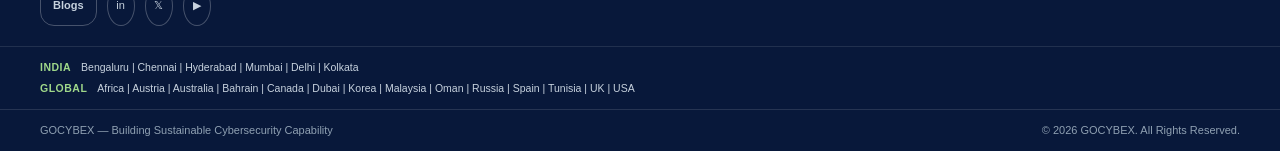
==== commit 21e4e78c: "Update about.html" ====
--- a/about.html
+++ b/about.html
@@ -321,7 +321,7 @@
 <footer class="reveal">
   <div class="foot-top">
     <div class="foot-brand">
-      <a href="index.html" aria-label="GOCYBEX home" style="display:inline-block;"><img src="assets/Prepare to Protect.png" alt="GOCYBEX logo" style="height:46px; width:auto; object-fit:contain; display:block;"></a>
+      <a href="index.html" aria-label="GOCYBEX home" style="display:inline-block;"><img src="assets/logo-footer.png" alt="GOCYBEX logo" style="height:46px; width:auto; object-fit:contain; display:block;"></a>
     </div>
     <div class="foot-contact">
       <a href="https://maps.app.goo.gl/YukK5HfaoA8zEjeB6" target="_blank" rel="noopener" style="color:inherit; text-decoration:none;">📍 #6/B, 3rd Floor, MNK Rao Road, Behind Lalbagh Metro Station, Basavanagudi, Bengaluru - 560004</a>
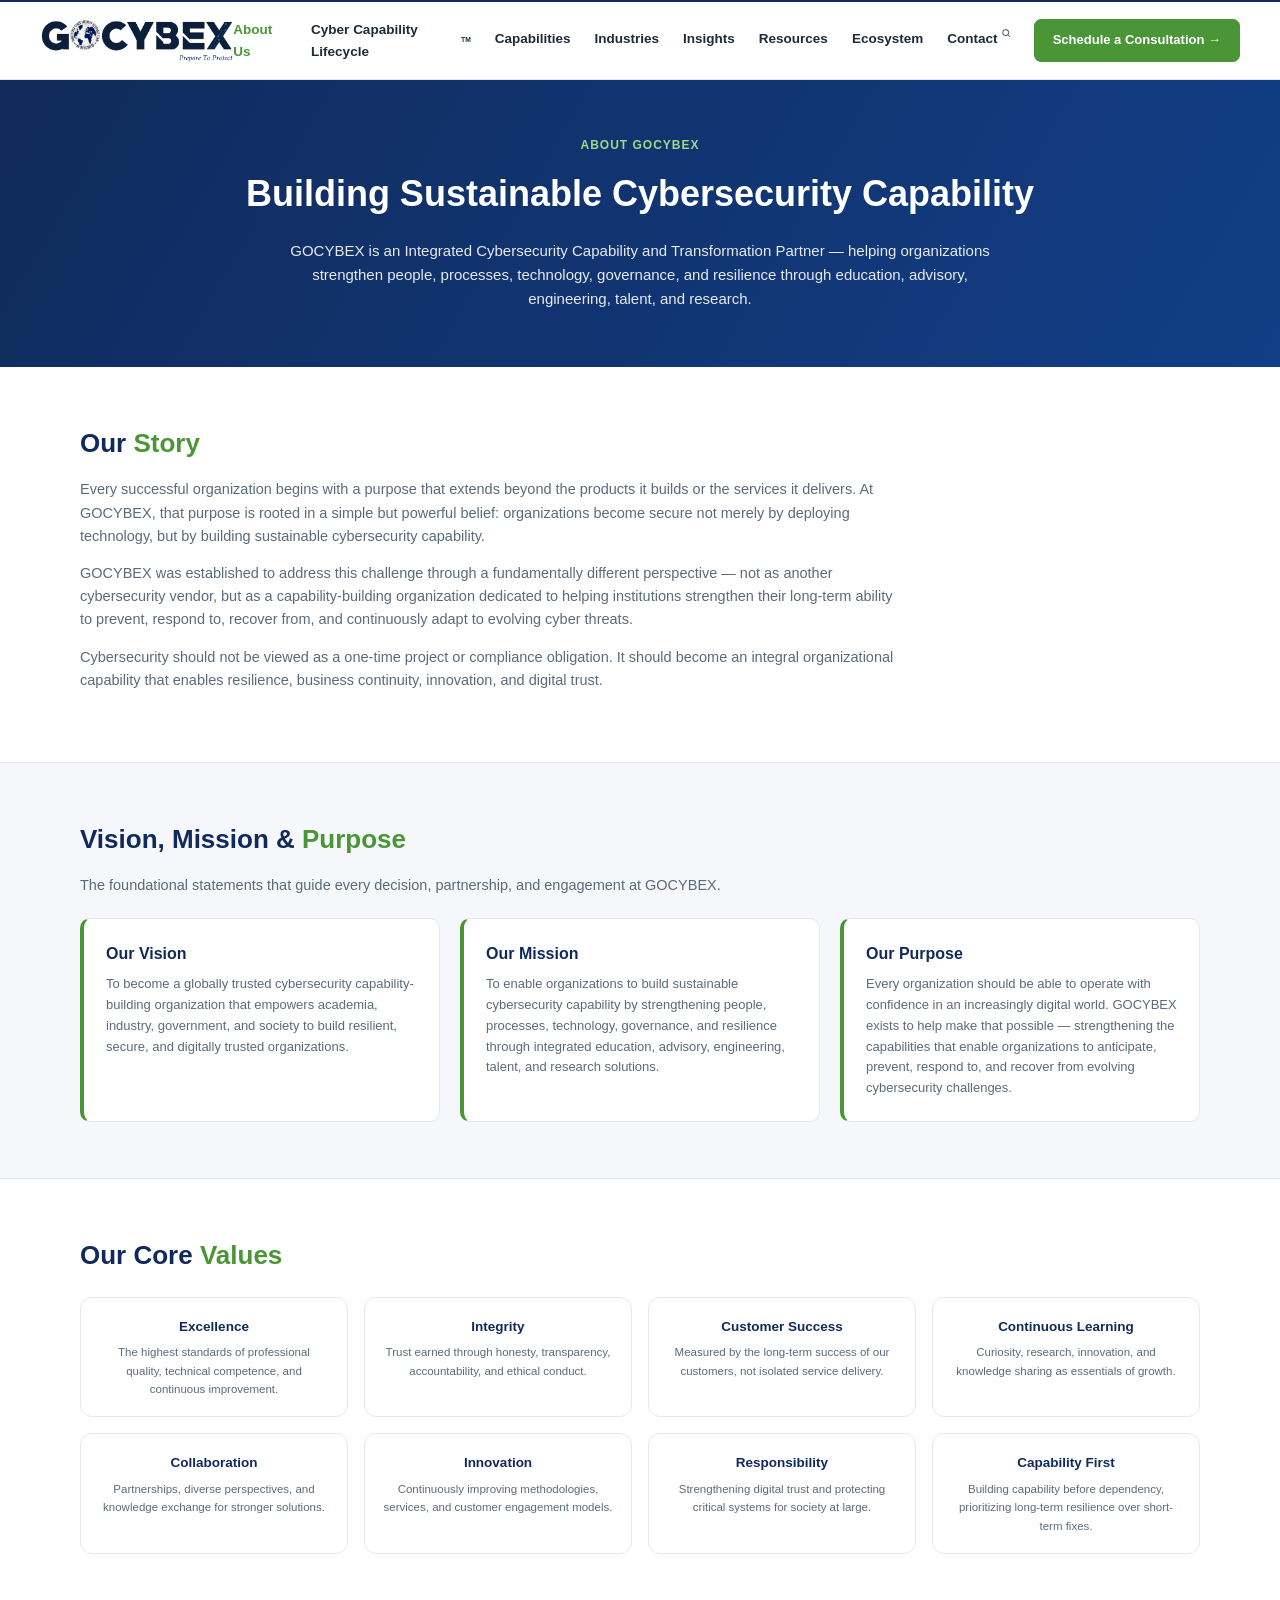
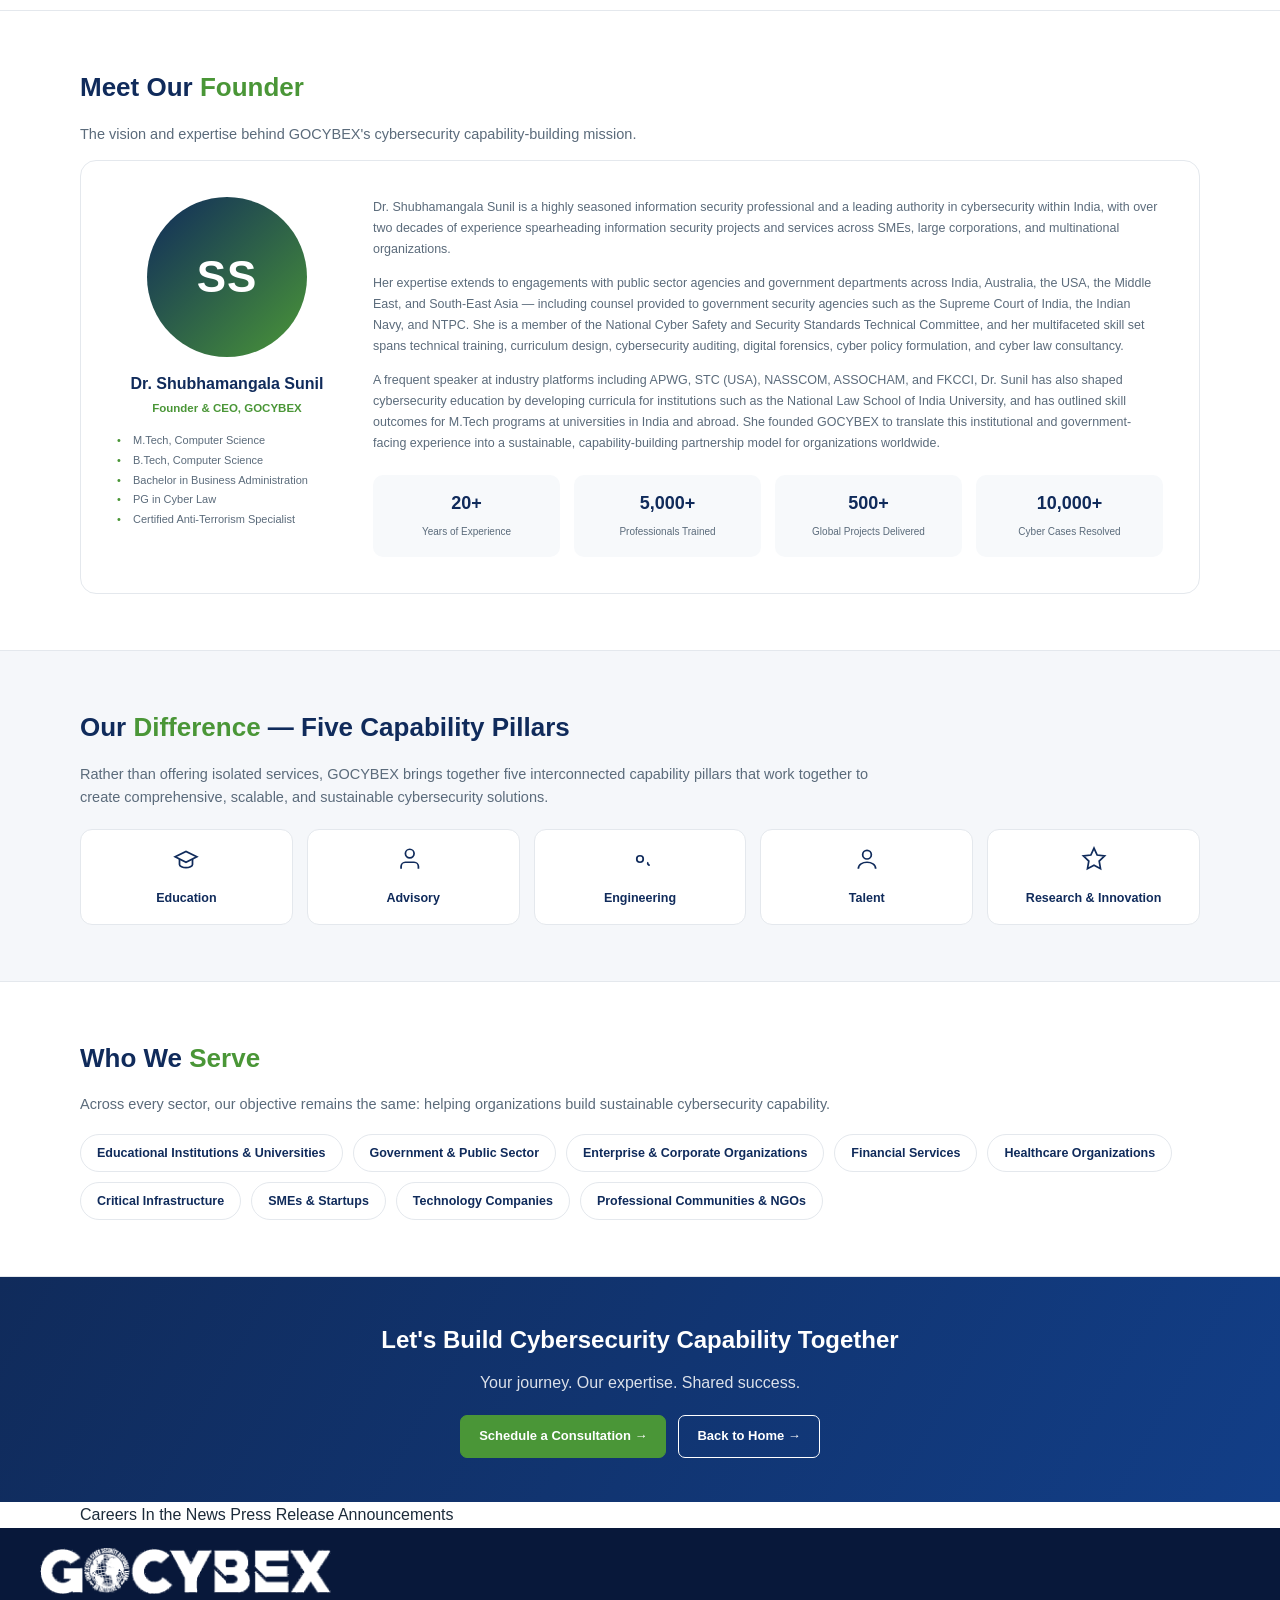
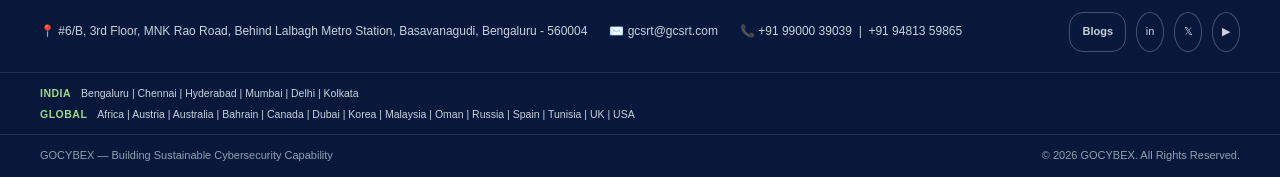
==== commit 78c5e6ed: "Adding Announcement, Career, News, Press Release pages along with the updation of contact page" ====
--- a/about.html
+++ b/about.html
@@ -150,7 +150,10 @@
 .loc-list{color:#C7D2DE; line-height:1.6;}
 @media (max-width:600px){ .loc-row{padding:2px 20px; flex-direction:column; gap:2px;} }
 </style>
-  <link rel="icon" type="image/png" href="assets/favicon.png">
+  <link rel="icon" type="image/svg+xml" href="assets/favicon.svg">
+  <link rel="icon" type="image/png" sizes="32x32" href="assets/favicon-32.png">
+  <link rel="icon" type="image/png" sizes="16x16" href="assets/favicon-16.png">
+  <link rel="apple-touch-icon" sizes="180x180" href="assets/apple-touch-icon.png">
   <link rel="stylesheet" href="assets/responsive.css">
 </head>
 <body>
@@ -318,15 +321,24 @@
   </div>
 </section>
 
+<section class="pre-footer-links">
+  <div class="container pre-footer-inner">
+    <a href="careers.html">Careers</a>
+    <a href="news.html">In the News</a>
+    <a href="press-release.html">Press Release</a>
+    <a href="announcements.html">Announcements</a>
+  </div>
+</section>
+
 <footer class="reveal">
   <div class="foot-top">
     <div class="foot-brand">
       <a href="index.html" aria-label="GOCYBEX home" style="display:inline-block;"><img src="assets/logo-footer.png" alt="GOCYBEX logo" style="height:46px; width:auto; object-fit:contain; display:block;"></a>
     </div>
     <div class="foot-contact">
-      <a href="https://maps.app.goo.gl/YukK5HfaoA8zEjeB6" target="_blank" rel="noopener" style="color:inherit; text-decoration:none;">📍 #6/B, 3rd Floor, MNK Rao Road, Behind Lalbagh Metro Station, Basavanagudi, Bengaluru - 560004</a>
-      <span>✉️ info@gocybex.com</span>
-      <span>📞 +91 9900039039</span>
+      <a href="maps.html" style="color:inherit; text-decoration:none;">📍 #6/B, 3rd Floor, MNK Rao Road, Behind Lalbagh Metro Station, Basavanagudi, Bengaluru - 560004</a>
+      <span>✉️ gcsrt@gcsrt.com</span>
+      <span>📞 +91 99000 39039 &nbsp;|&nbsp; +91 94813 59865</span>
     </div>
     <div class="foot-social">
       <a href="insights.html#articles" style="width:auto; border-radius:14px; padding:0 12px; font-size:11px; font-weight:700;">Blogs</a>
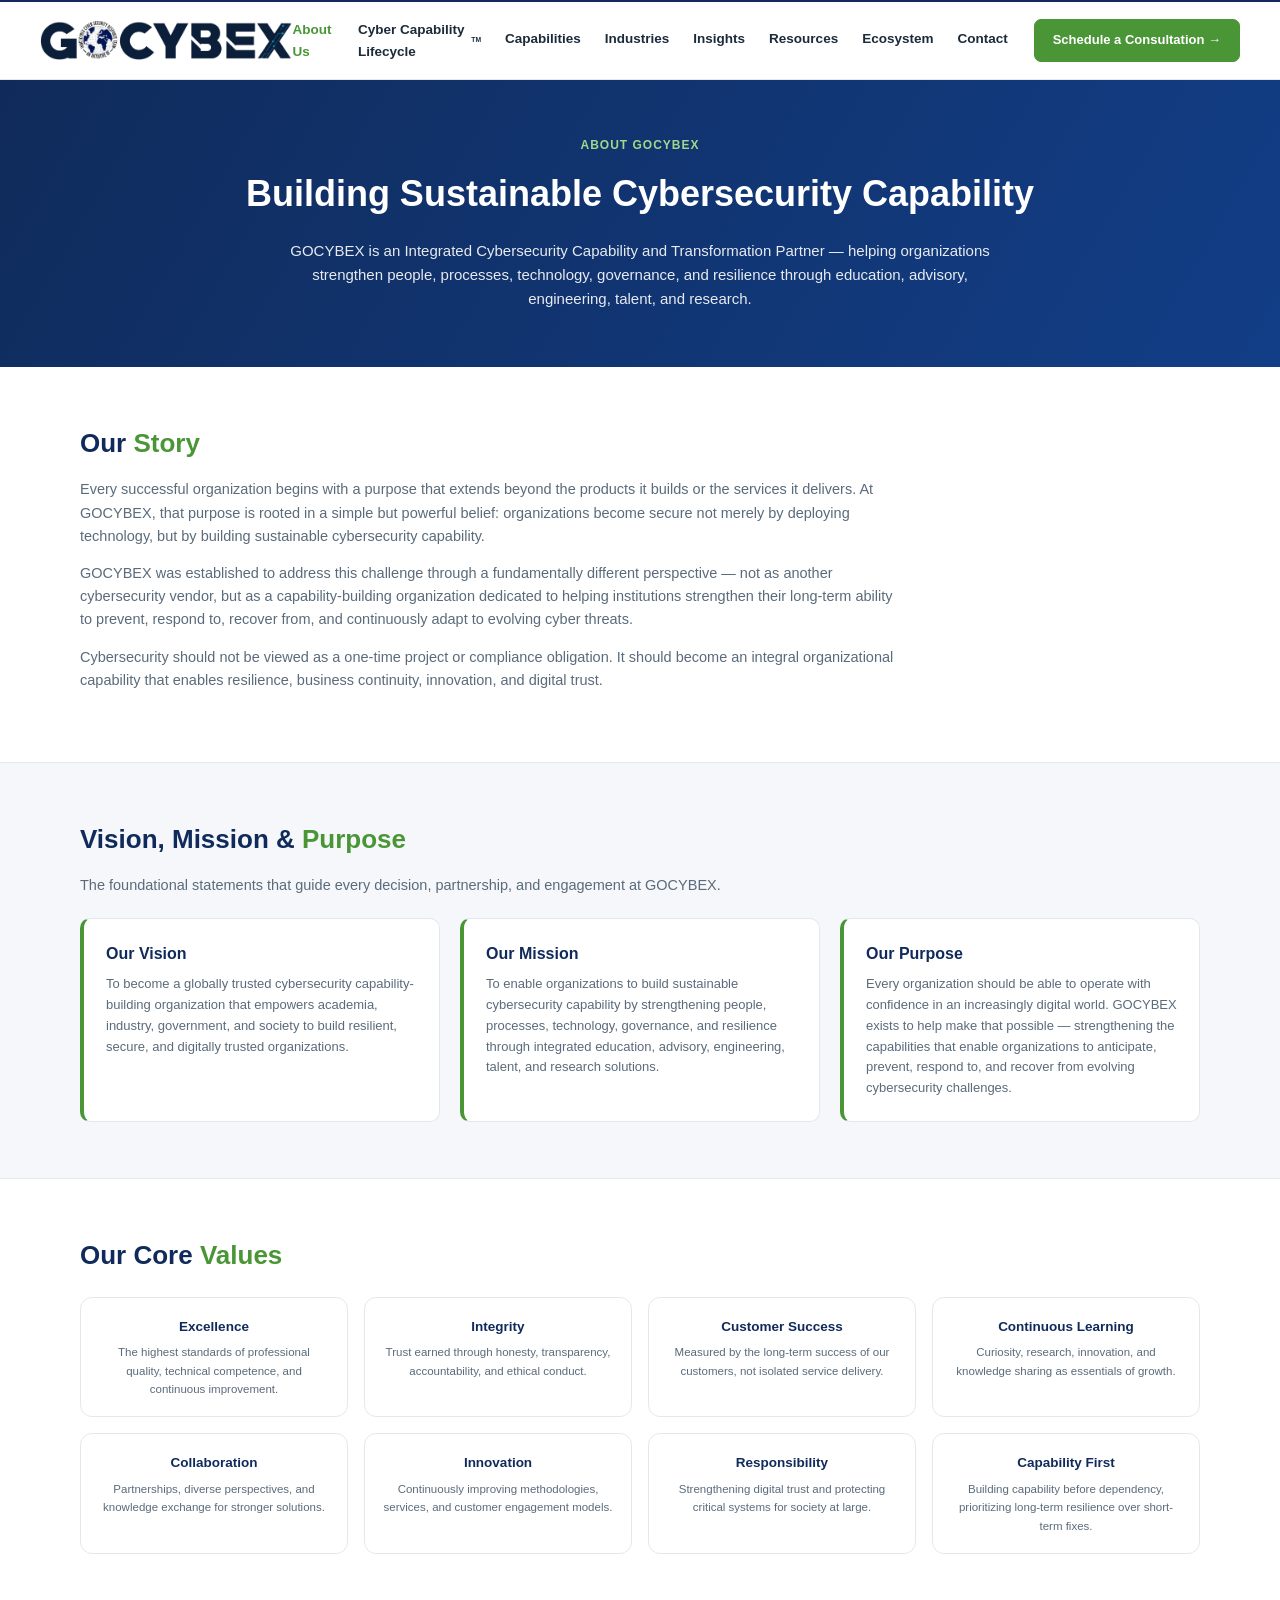
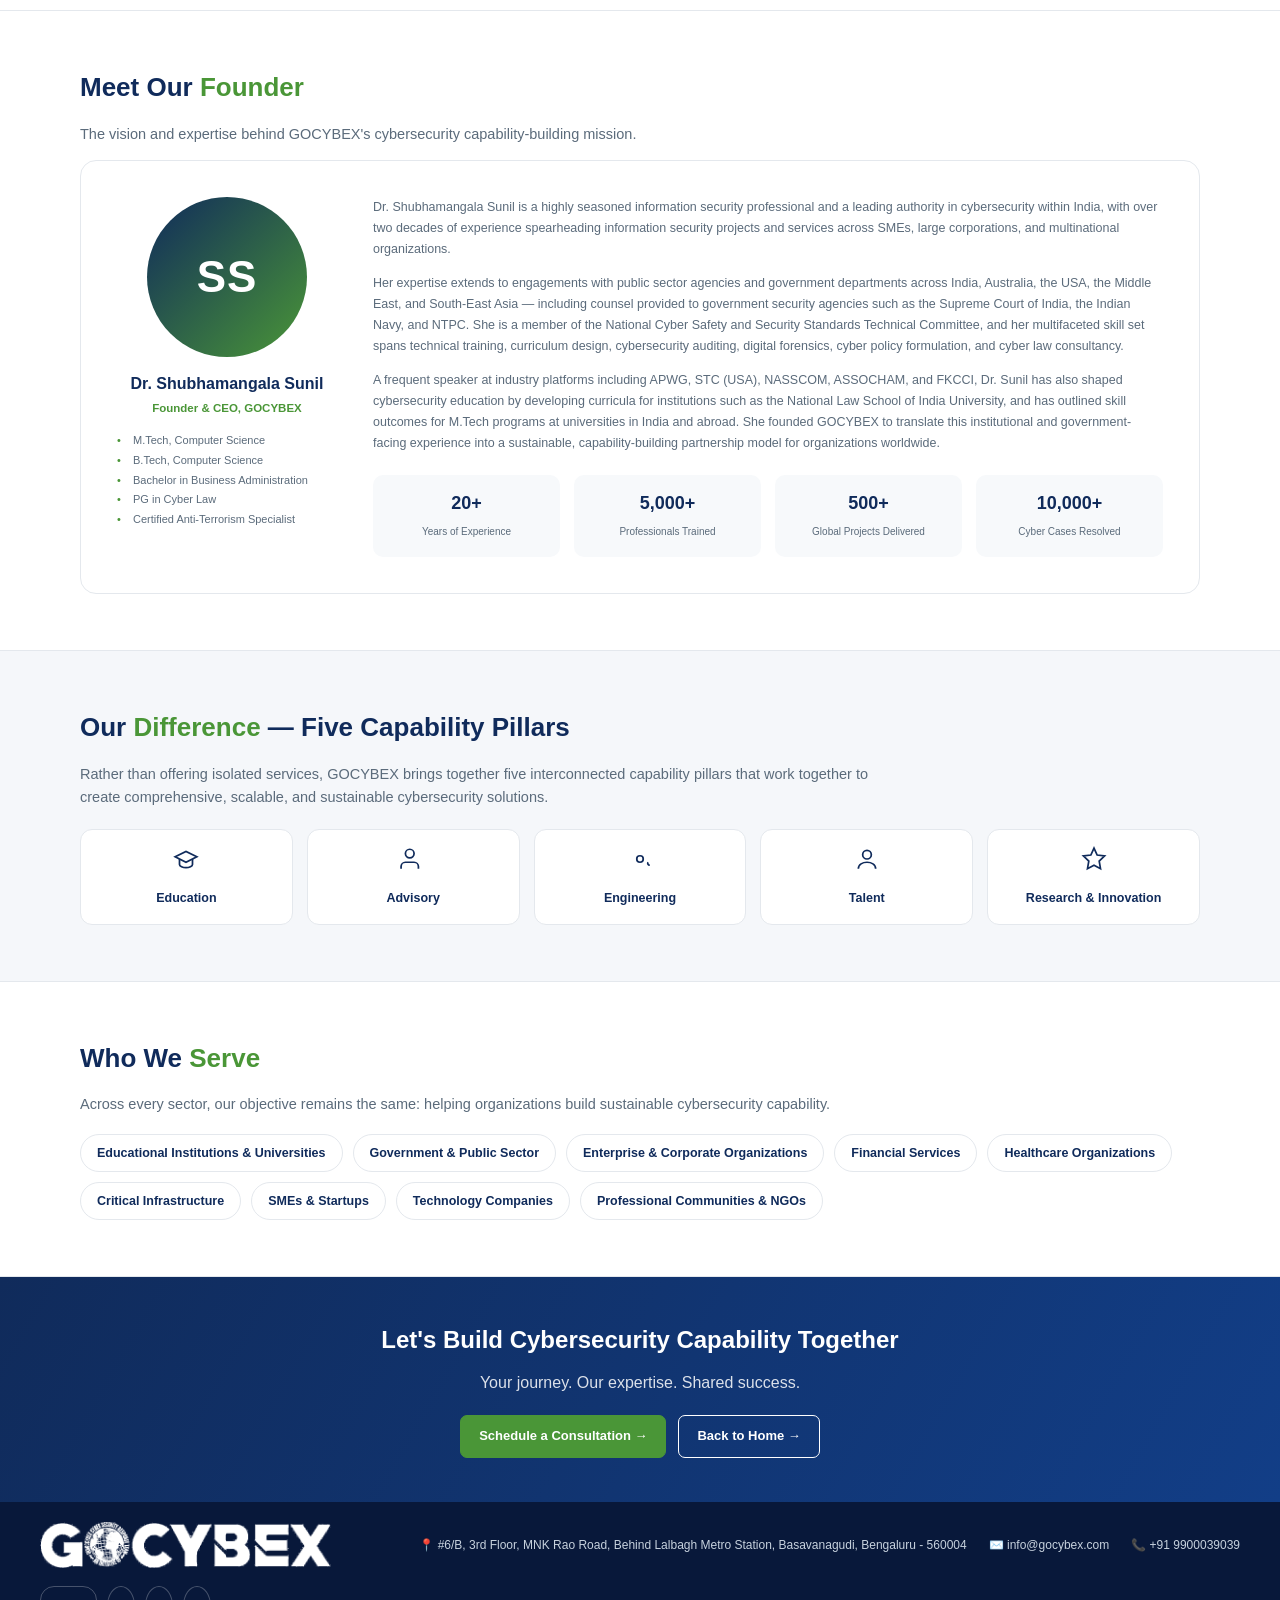
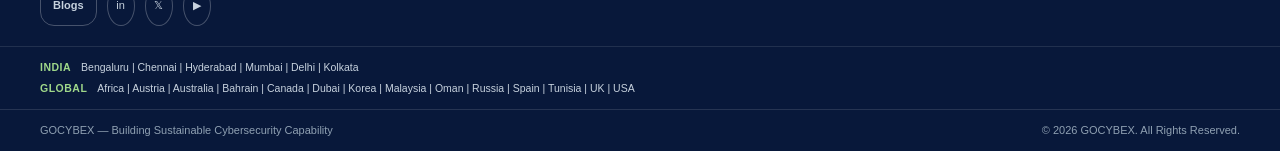
==== commit 98272e20: "Reverting the old pre-exited files as the updated version didn't render prperly as intended" ====
--- a/about.html
+++ b/about.html
@@ -321,24 +321,15 @@
   </div>
 </section>
 
-<section class="pre-footer-links">
-  <div class="container pre-footer-inner">
-    <a href="careers.html">Careers</a>
-    <a href="news.html">In the News</a>
-    <a href="press-release.html">Press Release</a>
-    <a href="announcements.html">Announcements</a>
-  </div>
-</section>
-
 <footer class="reveal">
   <div class="foot-top">
     <div class="foot-brand">
       <a href="index.html" aria-label="GOCYBEX home" style="display:inline-block;"><img src="assets/logo-footer.png" alt="GOCYBEX logo" style="height:46px; width:auto; object-fit:contain; display:block;"></a>
     </div>
     <div class="foot-contact">
-      <a href="maps.html" style="color:inherit; text-decoration:none;">📍 #6/B, 3rd Floor, MNK Rao Road, Behind Lalbagh Metro Station, Basavanagudi, Bengaluru - 560004</a>
-      <span>✉️ gcsrt@gcsrt.com</span>
-      <span>📞 +91 99000 39039 &nbsp;|&nbsp; +91 94813 59865</span>
+      <a href="https://maps.app.goo.gl/YukK5HfaoA8zEjeB6" target="_blank" rel="noopener" style="color:inherit; text-decoration:none;">📍 #6/B, 3rd Floor, MNK Rao Road, Behind Lalbagh Metro Station, Basavanagudi, Bengaluru - 560004</a>
+      <span>✉️ info@gocybex.com</span>
+      <span>📞 +91 9900039039</span>
     </div>
     <div class="foot-social">
       <a href="insights.html#articles" style="width:auto; border-radius:14px; padding:0 12px; font-size:11px; font-weight:700;">Blogs</a>
--- a/assets/responsive.css
+++ b/assets/responsive.css
@@ -91,6 +91,79 @@
   header, footer, .mobile-toggle, .search-wrap, .btn { display: none !important; }
 }
 
+/* =========================================================
+   Pre-footer utility links bar (Careers / News / Press / Announcements)
+   Same background as footer, sits directly above it.
+   ========================================================= */
+.pre-footer-links { background: #08183a; padding: 16px 0; border-bottom: 1px solid rgba(255,255,255,0.08); }
+.pre-footer-inner { display: flex; justify-content: center; align-items: center; gap: 40px; flex-wrap: wrap; }
+.pre-footer-inner a { color: #C7D2DE; font-size: 12.5px; font-weight: 700; letter-spacing: 0.3px; transition: color .2s ease; }
+.pre-footer-inner a:hover { color: #fff; }
+@media (max-width: 640px) {
+  .pre-footer-inner { gap: 18px 28px; }
+}
+
+/* =========================================================
+   Logo marquee (Clients / Partners) — infinite auto-scroll
+   Drop real logos into assets/clients/ or assets/partners/
+   using the same filenames (client-1.png ... client-8.png,
+   partner-1.png ... partner-8.png) to replace placeholders.
+   Add more <img> tags in the HTML if you have more than 8.
+   ========================================================= */
+.logo-marquee-section { padding: 34px 0 40px; background: #fff; }
+.logo-marquee-section.tinted { background: var(--light-bg, #f7f9fb); }
+.logo-marquee-section .sec-head { margin-bottom: 18px; }
+
+.marquee-wrap {
+  overflow: hidden;
+  width: 100%;
+  position: relative;
+  -webkit-mask-image: linear-gradient(90deg, transparent, #000 8%, #000 92%, transparent);
+  mask-image: linear-gradient(90deg, transparent, #000 8%, #000 92%, transparent);
+}
+
+.marquee-track {
+  display: flex;
+  align-items: center;
+  gap: 56px;
+  width: max-content;
+  animation: marquee-scroll 32s linear infinite;
+}
+.marquee-track.reverse { animation-direction: reverse; }
+
+.marquee-track img {
+  height: 56px;
+  width: auto;
+  max-width: 160px;
+  object-fit: contain;
+  opacity: 0.7;
+  filter: grayscale(15%);
+  transition: opacity .25s ease, transform .25s ease, filter .25s ease;
+  flex-shrink: 0;
+}
+.marquee-track img:hover {
+  opacity: 1;
+  filter: grayscale(0%);
+  transform: translateY(-2px) scale(1.05);
+}
+
+@keyframes marquee-scroll {
+  from { transform: translateX(0); }
+  to   { transform: translateX(-50%); }
+}
+
+.marquee-wrap:hover .marquee-track { animation-play-state: paused; }
+
+@media (max-width: 640px) {
+  .marquee-track { gap: 32px; }
+  .marquee-track img { height: 42px; max-width: 120px; }
+}
+
+@media (prefers-reduced-motion: reduce) {
+  .marquee-track { animation: none; }
+  .marquee-wrap { overflow-x: auto; }
+}
+
 /* --- Reduced motion: respect user OS preference --- */
 @media (prefers-reduced-motion: reduce) {
   *, *::before, *::after {
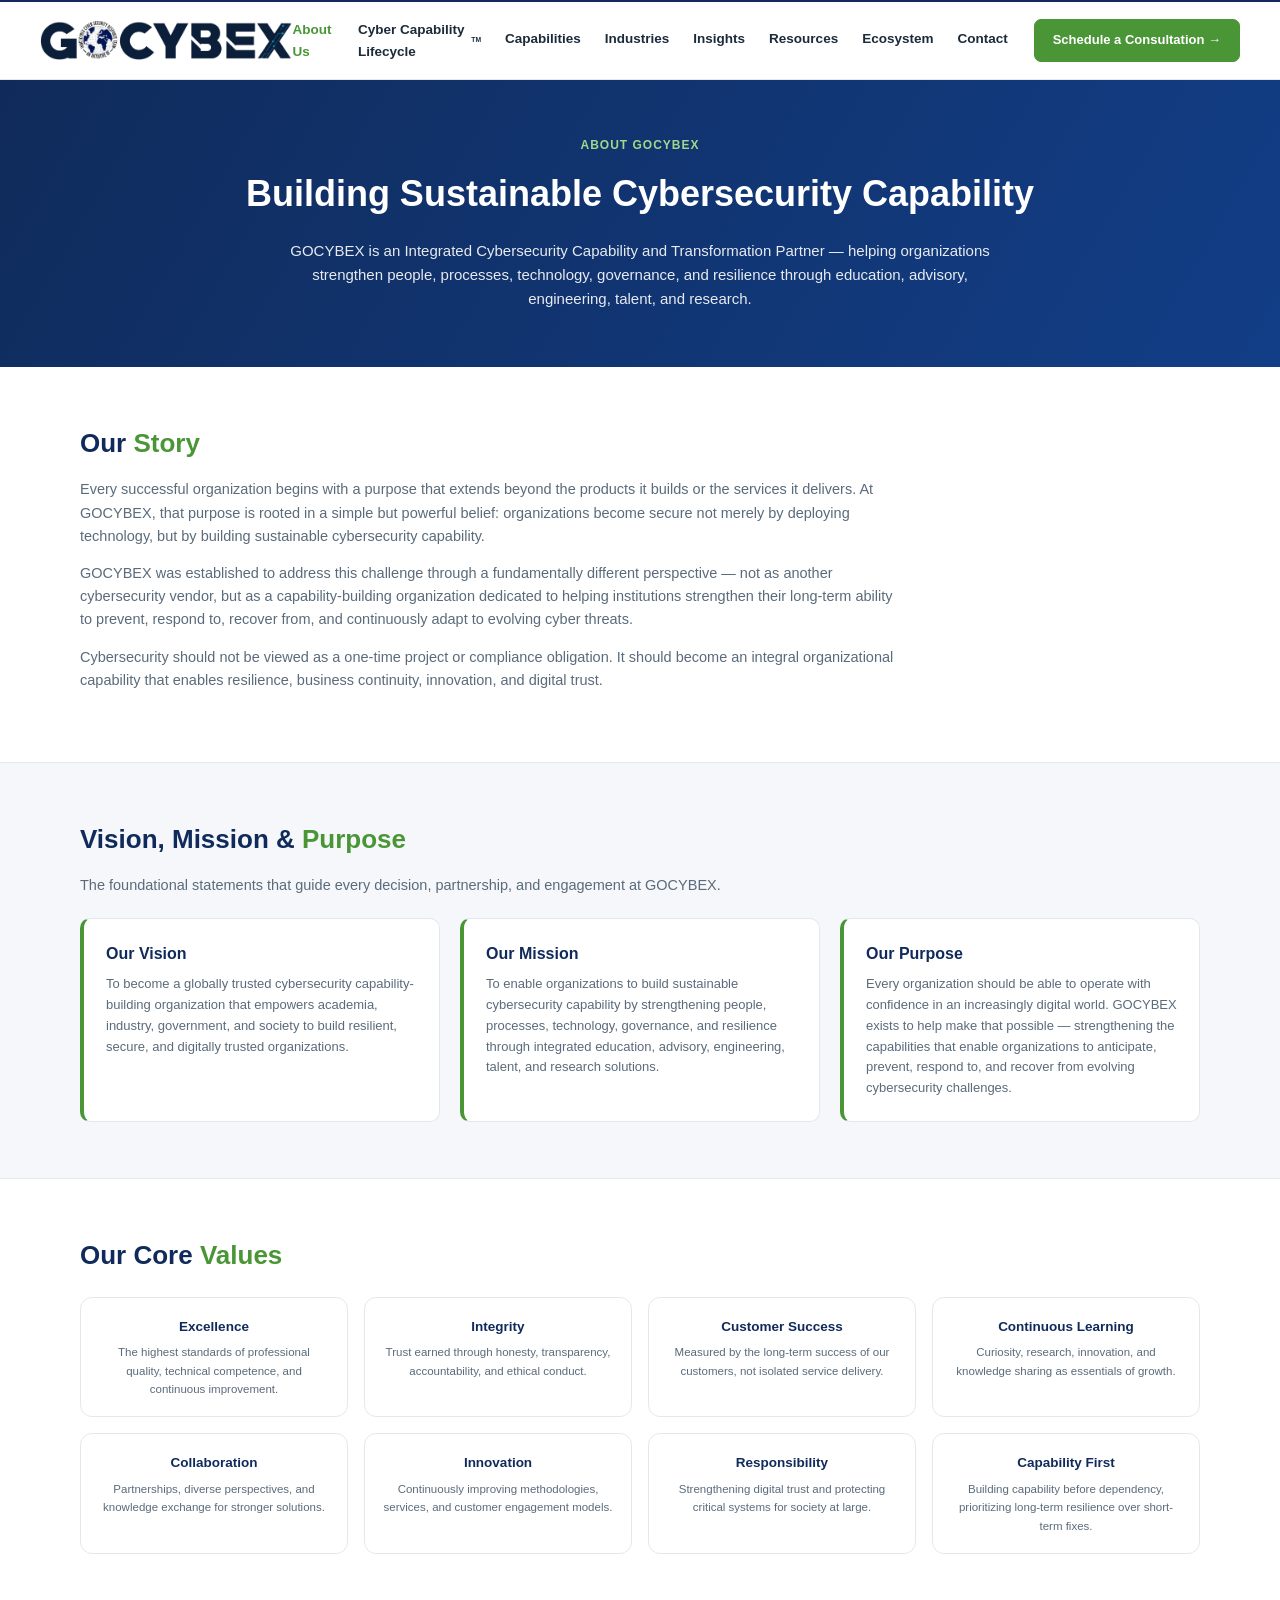
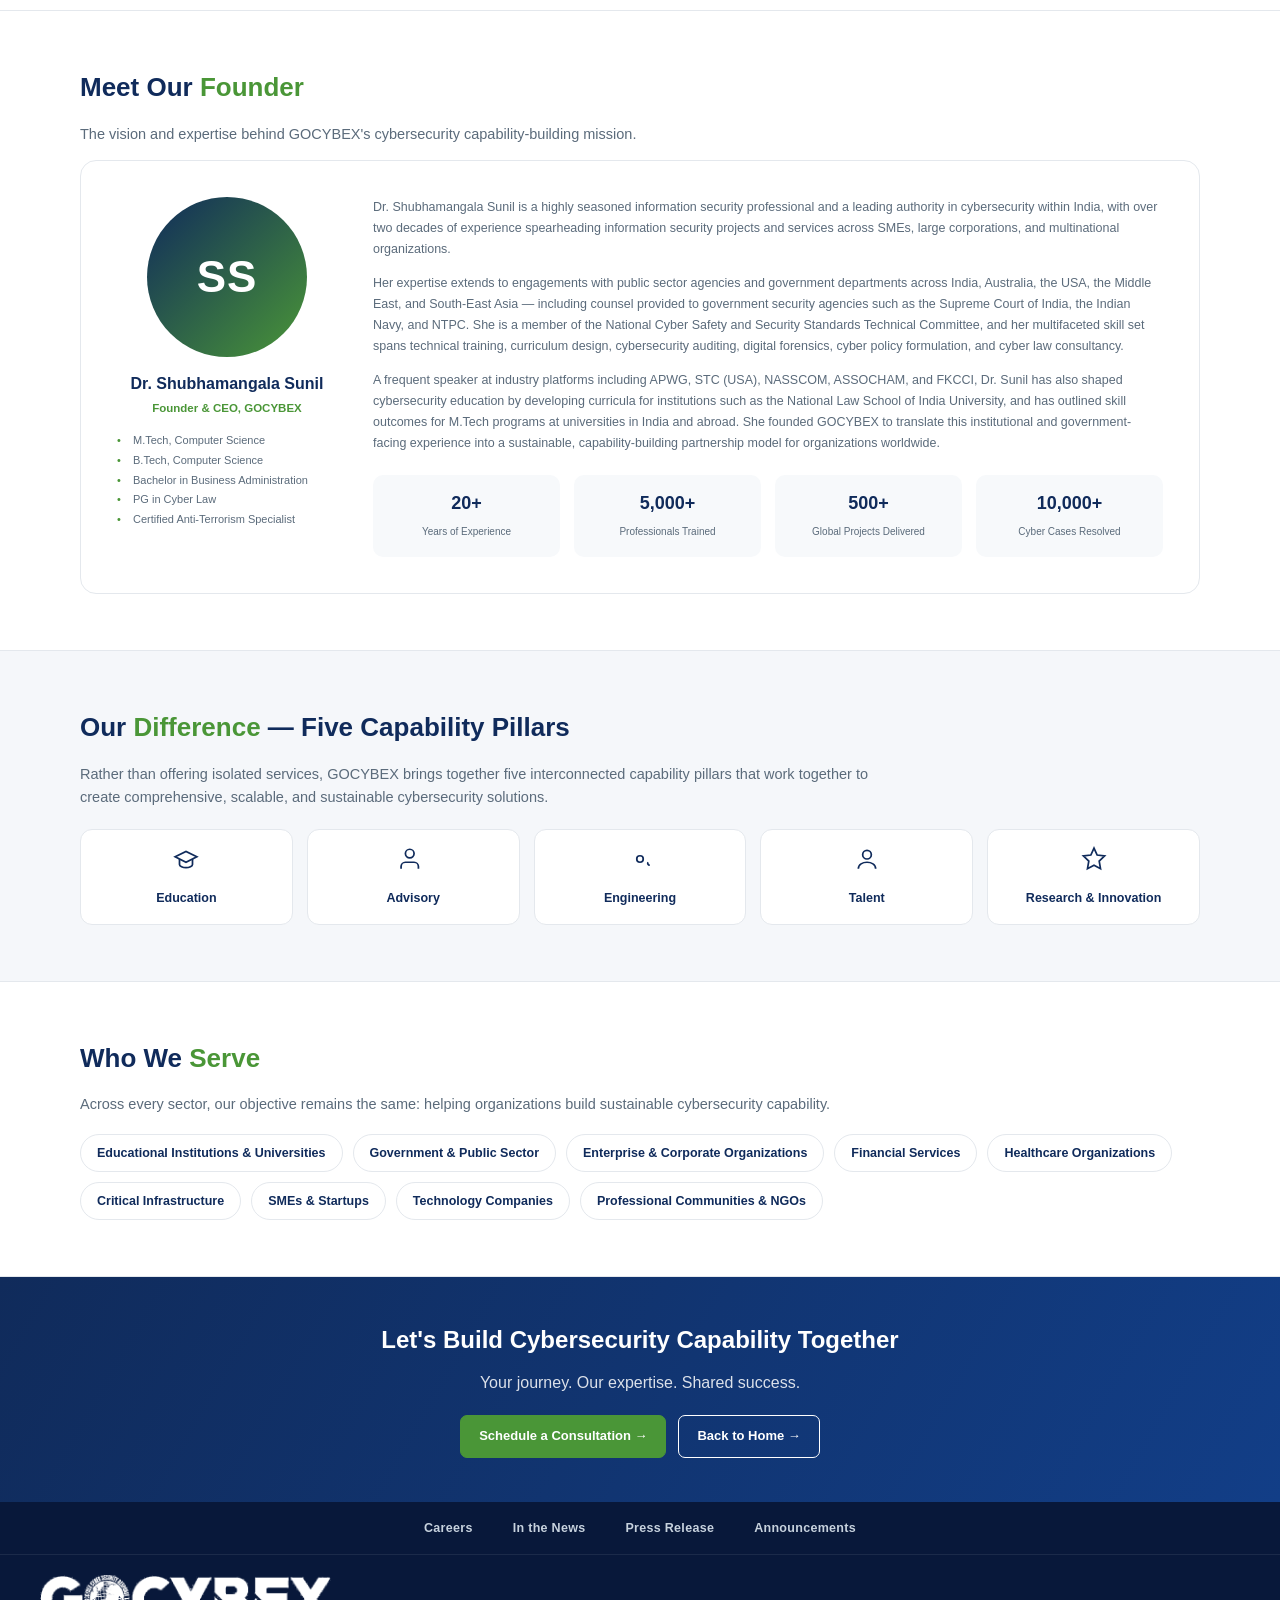
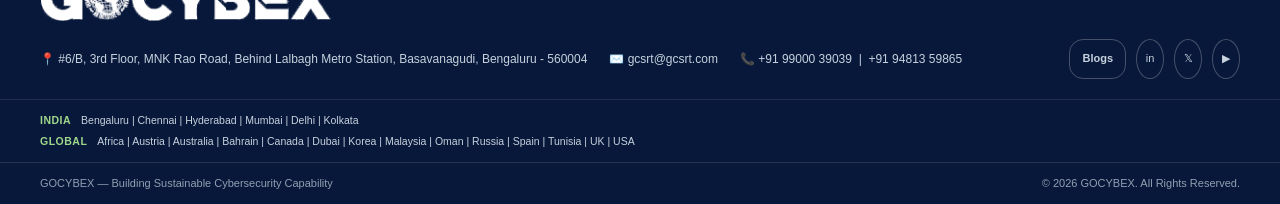
==== commit 7fe698ea: "Fix marquee scroll, pre-footer styling, address links, WhatsApp toast" ====
--- a/about.html
+++ b/about.html
@@ -321,6 +321,15 @@
   </div>
 </section>
 
+<section class="pre-footer-links" style="background:#08183a !important;padding:16px 0 !important;border-bottom:1px solid rgba(255,255,255,0.08);">
+  <div class="container pre-footer-inner" style="display:flex !important;justify-content:center !important;align-items:center;gap:40px;flex-wrap:wrap;text-align:center;">
+    <a href="careers.html" style="color:#C7D2DE !important;font-size:12.5px;font-weight:700;letter-spacing:0.3px;text-decoration:none;">Careers</a>
+    <a href="news.html" style="color:#C7D2DE !important;font-size:12.5px;font-weight:700;letter-spacing:0.3px;text-decoration:none;">In the News</a>
+    <a href="press-release.html" style="color:#C7D2DE !important;font-size:12.5px;font-weight:700;letter-spacing:0.3px;text-decoration:none;">Press Release</a>
+    <a href="announcements.html" style="color:#C7D2DE !important;font-size:12.5px;font-weight:700;letter-spacing:0.3px;text-decoration:none;">Announcements</a>
+  </div>
+</section>
+
 <footer class="reveal">
   <div class="foot-top">
     <div class="foot-brand">
@@ -328,8 +337,8 @@
     </div>
     <div class="foot-contact">
       <a href="https://maps.app.goo.gl/YukK5HfaoA8zEjeB6" target="_blank" rel="noopener" style="color:inherit; text-decoration:none;">📍 #6/B, 3rd Floor, MNK Rao Road, Behind Lalbagh Metro Station, Basavanagudi, Bengaluru - 560004</a>
-      <span>✉️ info@gocybex.com</span>
-      <span>📞 +91 9900039039</span>
+      <span>✉️ gcsrt@gcsrt.com</span>
+      <span>📞 +91 99000 39039 &nbsp;|&nbsp; +91 94813 59865</span>
     </div>
     <div class="foot-social">
       <a href="insights.html#articles" style="width:auto; border-radius:14px; padding:0 12px; font-size:11px; font-weight:700;">Blogs</a>
